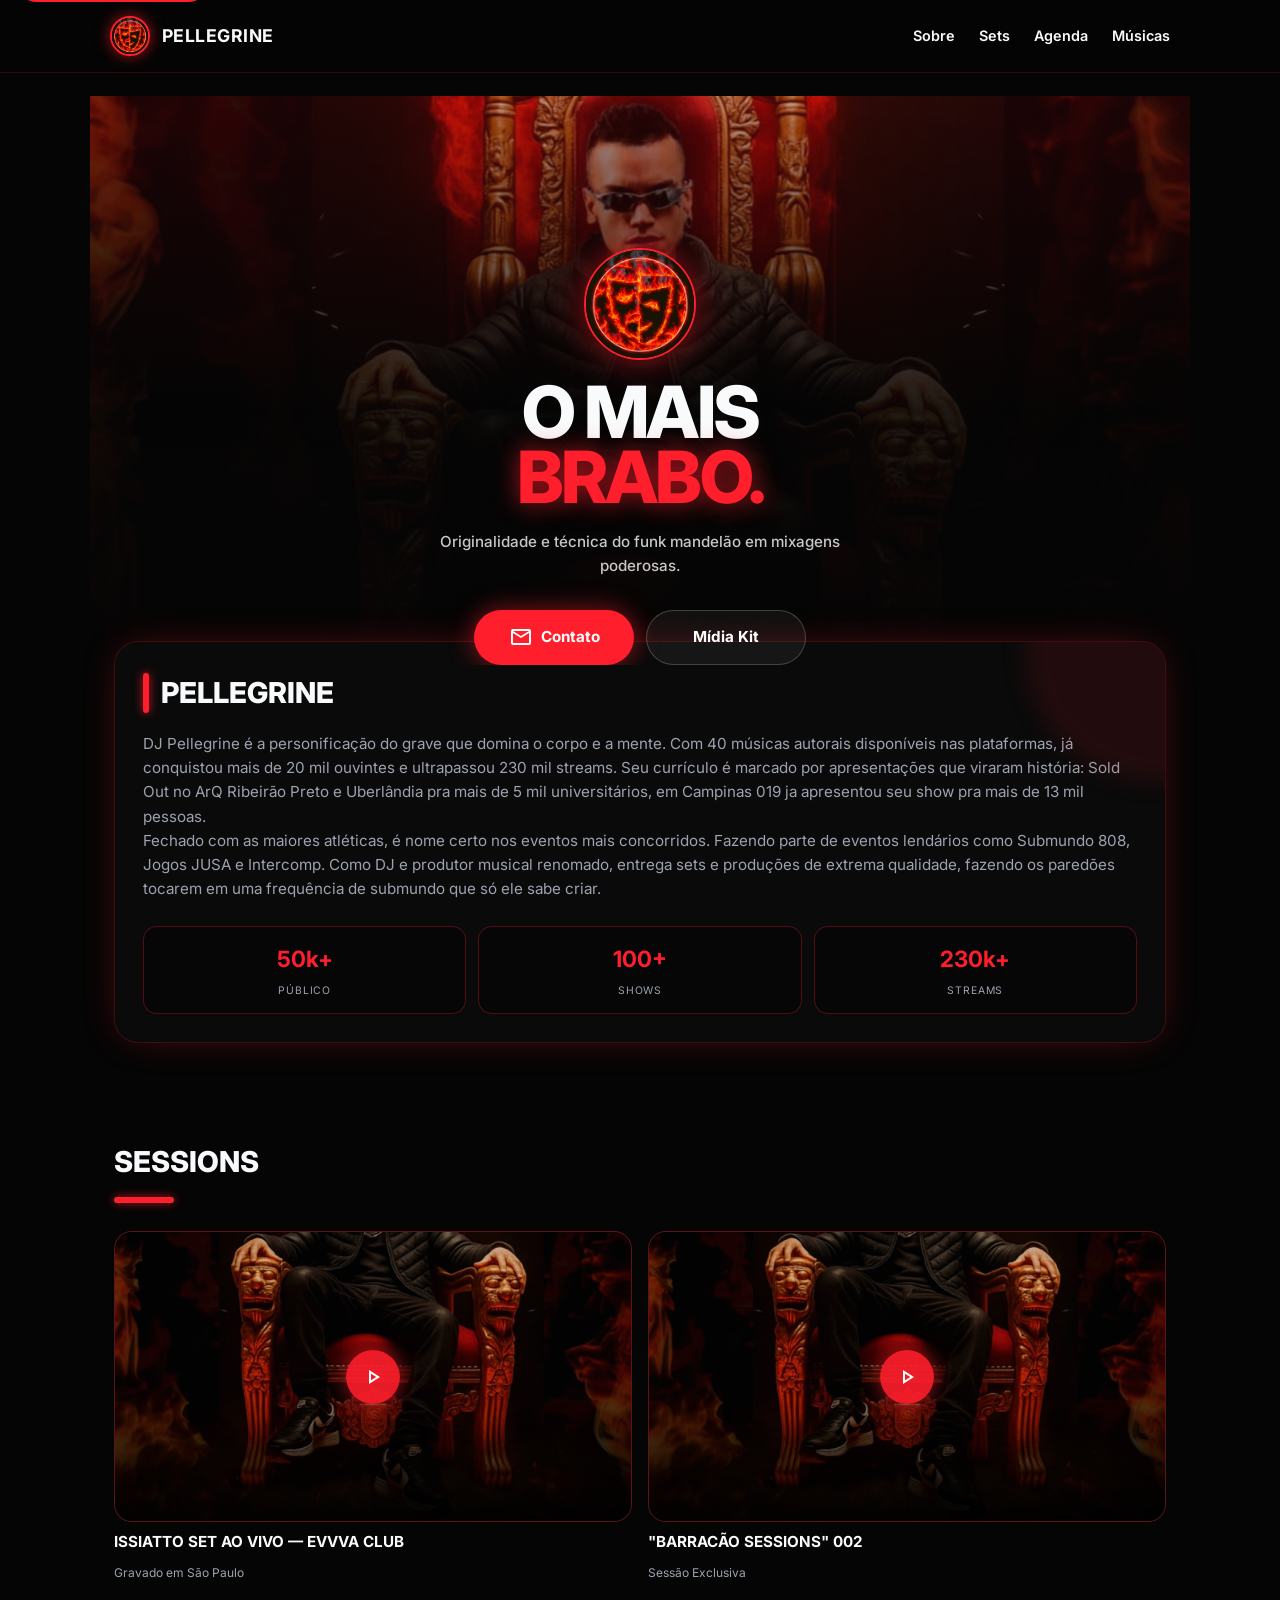
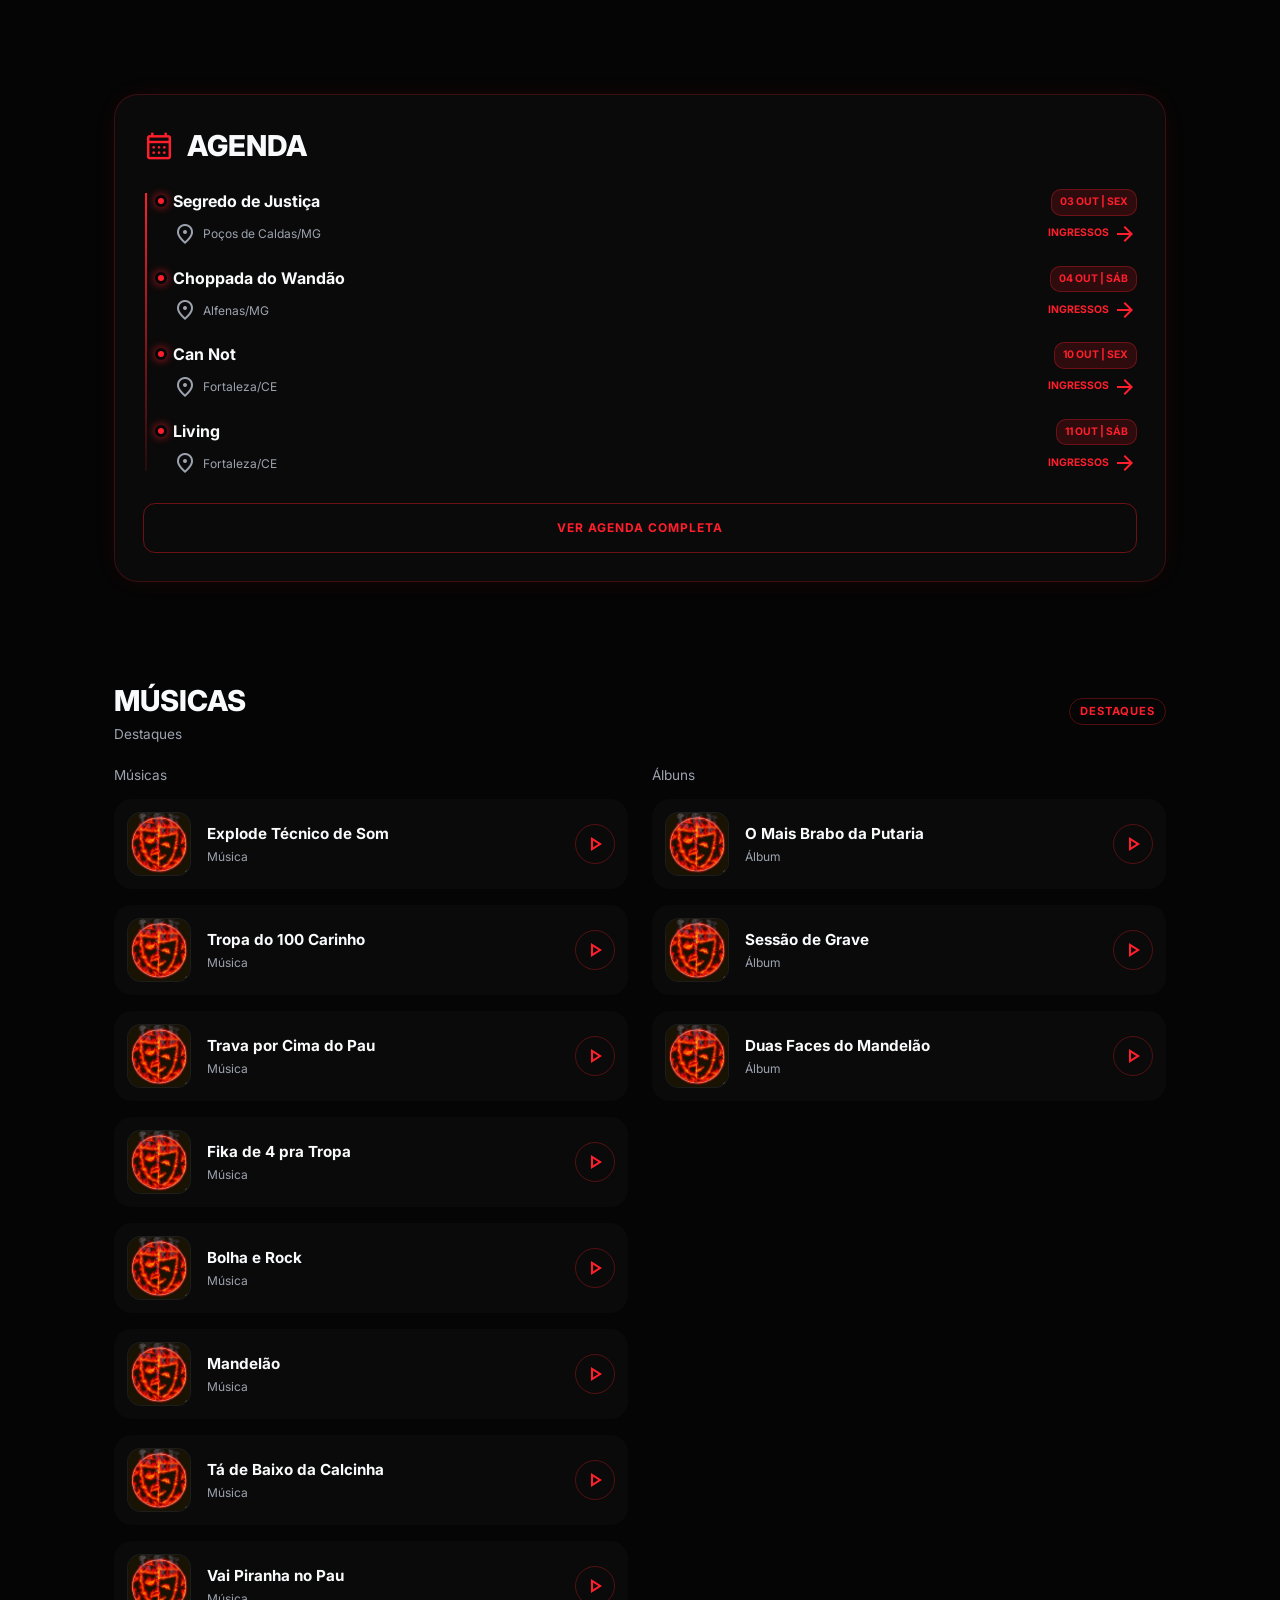
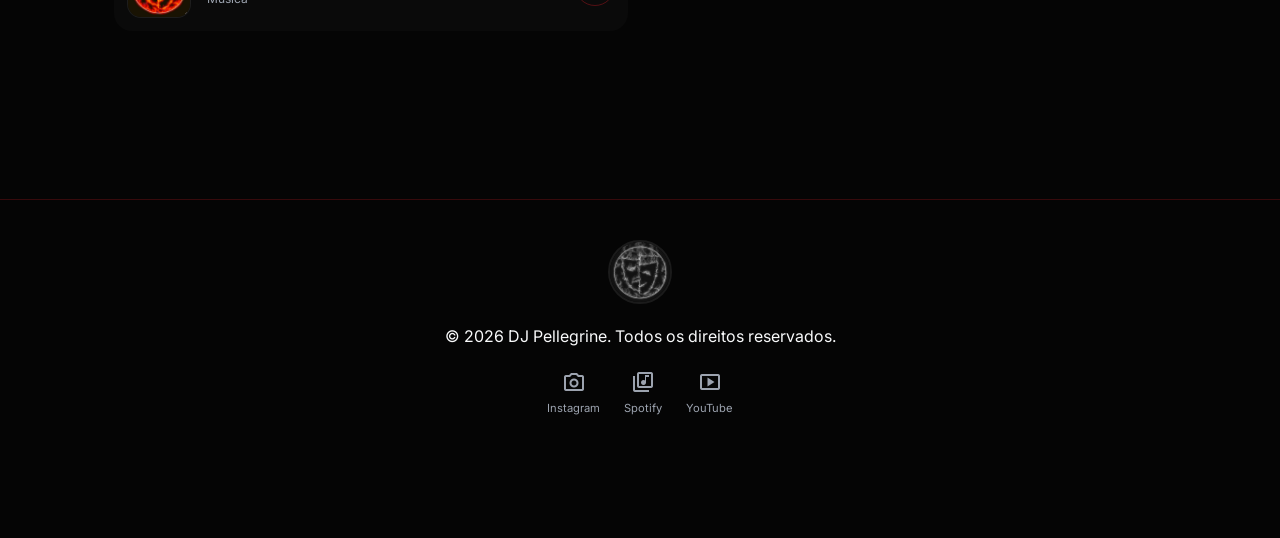
==== index.html @ 52498ad3 "Initial DJ Pellegrine landing page" ====
<!DOCTYPE html>
<html class="dark" lang="pt-BR">
  <head>
    <meta charset="utf-8" />
    <meta name="viewport" content="width=device-width, initial-scale=1" />
    <title>DJ Pellegrine</title>

    <meta
      name="description"
      content="DJ Pellegrine — Originalidade e técnica do funk mandelão em mixagens poderosas."
    />
    <meta name="theme-color" content="#050505" />

    <meta property="og:title" content="DJ Pellegrine" />
    <meta
      property="og:description"
      content="Originalidade e técnica do funk mandelão em mixagens poderosas."
    />
    <meta property="og:type" content="website" />
    <meta property="og:image" content="pics/pellegrine5.jpeg" />

    <link rel="preconnect" href="https://fonts.googleapis.com" />
    <link rel="preconnect" crossorigin href="https://fonts.gstatic.com" />
    <link
      href="https://fonts.googleapis.com/css2?family=Inter:wght@300;400;500;600;700;800;900&display=swap"
      rel="stylesheet"
    />
    <link
      href="https://fonts.googleapis.com/css2?family=Material+Symbols+Outlined:wght,FILL@100..700,0..1&display=swap"
      rel="stylesheet"
    />

    <link rel="stylesheet" href="css/style.css" />
    <script src="js/script.js" defer></script>
  </head>
  <body>
    <a class="skip-link" href="#home">Pular para o conteúdo</a>

    <header class="site-header" id="top">
      <nav class="nav" aria-label="Navegação principal">
        <div class="nav-inner">
          <a class="brand" href="#home" aria-label="DJ Pellegrine - Home">
            <img
              src="pics/pellegrine_logo.jpeg"
              alt="Logo de DJ Pellegrine"
              class="brand-logo"
            />
            <span class="brand-name">Pellegrine</span>
          </a>

          <div class="nav-links" role="list">
            <a class="nav-link" href="#sobre">Sobre</a>
            <a class="nav-link" href="#liveset">Sets</a>
            <a class="nav-link" href="#agenda">Agenda</a>
            <a class="nav-link" href="#musica">Músicas</a>
          </div>

          <button
            id="menuBtn"
            class="menu-button"
            type="button"
            aria-label="Abrir menu"
            aria-expanded="false"
            aria-controls="mobileMenu"
          >
            <span class="material-symbols-outlined" aria-hidden="true">menu</span>
          </button>
        </div>

        <div id="mobileMenu" class="nav-mobile" hidden>
          <div class="nav-mobile-inner">
            <a class="nav-link" href="#sobre">Sobre</a>
            <a class="nav-link" href="#liveset">Sets</a>
            <a class="nav-link" href="#agenda">Agenda</a>
            <a class="nav-link" href="#musica">Músicas</a>
          </div>
        </div>
      </nav>
    </header>

    <main id="home" class="page">
      <section class="hero" aria-labelledby="hero-title">
        <div class="hero-media" role="presentation">
          <img
            src="pics/pellegrine5.jpeg"
            alt="DJ Pellegrine em apresentação"
          />
          <div class="hero-overlay"></div>
        </div>

        <div class="hero-content">
          <div class="hero-logo">
            <img
              src="pics/pellegrine_logo.jpeg"
              alt="Logo com chamas de DJ Pellegrine"
            />
          </div>
          <h1 id="hero-title" class="hero-title">
            <span>O Mais</span>
            <span class="hero-title-highlight">Brabo.</span>
          </h1>
          <p class="hero-subtitle">
            Originalidade e técnica do funk mandelão em mixagens poderosas.
          </p>
          <div class="hero-actions">
            <a
              id="linkListenSets"
              class="button button-primary"
              href="#"
              target="_blank"
              rel="noreferrer"
            >
              <span class="material-symbols-outlined" aria-hidden="true">
                mail
              </span>
              Contato
            </a>
            <a
              id="linkMediaKit"
              class="button button-ghost"
              href="#"
              target="_blank"
              rel="noreferrer"
            >
              Mídia Kit
            </a>
          </div>
        </div>
      </section>

      <section id="sobre" class="section section-about">
        <div class="card card-glow">
          <div class="card-ornament"></div>
          <div class="section-header">
            <span class="section-marker"></span>
            <h2 class="section-title">PELLEGRINE</h2>
          </div>
          <p class="section-text">
            DJ Pellegrine é a personificação do grave que domina o corpo e a
            mente. Com 40 músicas autorais disponíveis nas plataformas, já
            conquistou mais de 20 mil ouvintes e ultrapassou 230 mil streams.
            Seu currículo é marcado por apresentações que viraram história:
            Sold Out no ArQ Ribeirão Preto e Uberlândia pra mais de 5 mil
            universitários, em Campinas 019 ja apresentou seu show pra mais de
            13 mil pessoas.
          </p>
          <p class="section-text">
            Fechado com as maiores atléticas, é nome certo nos eventos mais
            concorridos. Fazendo parte de eventos lendários como Submundo 808,
            Jogos JUSA e Intercomp. Como DJ e produtor musical renomado, entrega
            sets e produções de extrema qualidade, fazendo os paredões tocarem
            em uma frequência de submundo que só ele sabe criar.
          </p>
          <div class="stat-grid">
            <div class="stat">
              <span class="stat-value">50k+</span>
              <span class="stat-label">Público</span>
            </div>
            <div class="stat">
              <span class="stat-value">100+</span>
              <span class="stat-label">Shows</span>
            </div>
            <div class="stat">
              <span class="stat-value">230k+</span>
              <span class="stat-label">STREAMS</span>
            </div>
          </div>
        </div>
      </section>

      <section id="liveset" class="section section-sets">
        <div class="section-header-row">
          <div>
            <h2 class="section-title">SESSIONS</h2>
            <span class="section-underline"></span>
          </div>
        </div>

        <div class="scroll-row" aria-label="Lista de live sets">
          <article
            class="set-card"
            data-link="set1"
            data-youtube="https://youtu.be/lh19orJjJo0?si=ZV8aCDr-DFvt4moB"
            tabindex="0"
            role="button"
          >
            <div class="set-thumb">
              <img src="pics/pellegrine5.jpeg" alt="Live set no EVVVA Club" />
              <div class="set-overlay"></div>
              <div class="set-play">
                <span class="material-symbols-outlined" aria-hidden="true">
                  play_arrow
                </span>
              </div>
            </div>
            <h3 class="set-title">ISSIATTO Set ao Vivo — EVVVA CLUB</h3>
            <p class="set-meta">Gravado em São Paulo</p>
          </article>

          <article
            class="set-card"
            data-link="set2"
            data-youtube="https://youtu.be/aJPHglItl08?si=6hfIk8Bm7Oqih9L4"
            tabindex="0"
            role="button"
          >
            <div class="set-thumb">
              <img src="pics/pellegrine5.jpeg" alt="Barracão Sessions" />
              <div class="set-overlay"></div>
              <div class="set-play">
                <span class="material-symbols-outlined" aria-hidden="true">
                  play_arrow
                </span>
              </div>
            </div>
            <h3 class="set-title">"Barracão Sessions" 002</h3>
            <p class="set-meta">Sessão Exclusiva</p>
          </article>
        </div>
      </section>

      <section id="agenda" class="section section-agenda">
        <div class="card">
          <div class="section-header-row">
            <div class="section-header-block">
              <span
                class="material-symbols-outlined"
                aria-hidden="true"
              >
                calendar_month
              </span>
              <h2 class="section-title">AGENDA</h2>
            </div>
          </div>

          <div class="timeline" aria-label="Agenda de shows">
            <div class="timeline-item">
              <div class="timeline-dot"></div>
              <div class="timeline-content">
                <div class="timeline-head">
                  <h3>Segredo de Justiça</h3>
                  <span class="timeline-date">03 Out | Sex</span>
                </div>
                <div class="timeline-foot">
                  <span class="timeline-location">
                    <span
                      class="material-symbols-outlined"
                      aria-hidden="true"
                    >
                      location_on
                    </span>
                    Poços de Caldas/MG
                  </span>
                  <a
                    class="timeline-link"
                    href="#"
                    target="_blank"
                    rel="noreferrer"
                  >
                    Ingressos
                    <span
                      class="material-symbols-outlined"
                      aria-hidden="true"
                    >
                      arrow_forward
                    </span>
                  </a>
                </div>
              </div>
            </div>

            <div class="timeline-item">
              <div class="timeline-dot"></div>
              <div class="timeline-content">
                <div class="timeline-head">
                  <h3>Choppada do Wandão</h3>
                  <span class="timeline-date">04 Out | Sáb</span>
                </div>
                <div class="timeline-foot">
                  <span class="timeline-location">
                    <span
                      class="material-symbols-outlined"
                      aria-hidden="true"
                    >
                      location_on
                    </span>
                    Alfenas/MG
                  </span>
                  <a
                    class="timeline-link"
                    href="#"
                    target="_blank"
                    rel="noreferrer"
                  >
                    Ingressos
                    <span
                      class="material-symbols-outlined"
                      aria-hidden="true"
                    >
                      arrow_forward
                    </span>
                  </a>
                </div>
              </div>
            </div>

            <div class="timeline-item">
              <div class="timeline-dot"></div>
              <div class="timeline-content">
                <div class="timeline-head">
                  <h3>Can Not</h3>
                  <span class="timeline-date">10 Out | Sex</span>
                </div>
                <div class="timeline-foot">
                  <span class="timeline-location">
                    <span
                      class="material-symbols-outlined"
                      aria-hidden="true"
                    >
                      location_on
                    </span>
                    Fortaleza/CE
                  </span>
                  <a
                    class="timeline-link"
                    href="#"
                    target="_blank"
                    rel="noreferrer"
                  >
                    Ingressos
                    <span
                      class="material-symbols-outlined"
                      aria-hidden="true"
                    >
                      arrow_forward
                    </span>
                  </a>
                </div>
              </div>
            </div>

            <div class="timeline-item">
              <div class="timeline-dot"></div>
              <div class="timeline-content">
                <div class="timeline-head">
                  <h3>Living</h3>
                  <span class="timeline-date">11 Out | Sáb</span>
                </div>
                <div class="timeline-foot">
                  <span class="timeline-location">
                    <span
                      class="material-symbols-outlined"
                      aria-hidden="true"
                    >
                      location_on
                    </span>
                    Fortaleza/CE
                  </span>
                  <a
                    class="timeline-link"
                    href="#"
                    target="_blank"
                    rel="noreferrer"
                  >
                    Ingressos
                    <span
                      class="material-symbols-outlined"
                      aria-hidden="true"
                    >
                      arrow_forward
                    </span>
                  </a>
                </div>
              </div>
            </div>
          </div>

          <a
            id="linkFullAgenda"
            class="button button-outline"
            href="#"
            target="_blank"
            rel="noreferrer"
          >
            Ver agenda completa
          </a>
        </div>
      </section>

      <section id="musica" class="section section-tracks">
        <div class="section-header-row">
          <div>
            <h2 class="section-title">MÚSICAS</h2>
            <p class="section-subtitle">Destaques</p>
          </div>
          <span class="tag">Destaques</span>
        </div>

        <!-- Layout anterior (lista unica) para rollback rapido:
        <div class="track-list">
          <article class="track" data-link="playlist1" tabindex="0" role="button"><div class="track-thumb"><img src="pics/pellegrine_logo.jpeg" data-fallback-src="pics/pellegrine_logo.jpeg" alt="Capa Playlist 01" /><div class="track-overlay"><span class="material-symbols-outlined" aria-hidden="true">play_arrow</span></div></div><div class="track-info"><h3>Playlist 01</h3><p>YouTube Playlist</p></div><span class="track-action"><span class="material-symbols-outlined" aria-hidden="true">play_arrow</span></span></article>
          <article class="track" data-link="playlist2" tabindex="0" role="button"><div class="track-thumb"><img src="pics/pellegrine_logo.jpeg" data-fallback-src="pics/pellegrine_logo.jpeg" alt="Capa Playlist 02" /><div class="track-overlay"><span class="material-symbols-outlined" aria-hidden="true">play_arrow</span></div></div><div class="track-info"><h3>Playlist 02</h3><p>YouTube Playlist</p></div><span class="track-action"><span class="material-symbols-outlined" aria-hidden="true">play_arrow</span></span></article>
          <article class="track" data-link="playlist3" tabindex="0" role="button"><div class="track-thumb"><img src="pics/pellegrine_logo.jpeg" data-fallback-src="pics/pellegrine_logo.jpeg" alt="Capa Playlist 03" /><div class="track-overlay"><span class="material-symbols-outlined" aria-hidden="true">play_arrow</span></div></div><div class="track-info"><h3>Playlist 03</h3><p>YouTube Playlist</p></div><span class="track-action"><span class="material-symbols-outlined" aria-hidden="true">play_arrow</span></span></article>
          <article class="track" data-link="playlist4" tabindex="0" role="button"><div class="track-thumb"><img src="pics/pellegrine_logo.jpeg" data-fallback-src="pics/pellegrine_logo.jpeg" alt="Capa Playlist 04" /><div class="track-overlay"><span class="material-symbols-outlined" aria-hidden="true">play_arrow</span></div></div><div class="track-info"><h3>Playlist 04</h3><p>YouTube Playlist</p></div><span class="track-action"><span class="material-symbols-outlined" aria-hidden="true">play_arrow</span></span></article>
          <article class="track" data-link="playlist5" tabindex="0" role="button"><div class="track-thumb"><img src="pics/pellegrine_logo.jpeg" data-fallback-src="pics/pellegrine_logo.jpeg" alt="Capa Playlist 05" /><div class="track-overlay"><span class="material-symbols-outlined" aria-hidden="true">play_arrow</span></div></div><div class="track-info"><h3>Playlist 05</h3><p>YouTube Playlist</p></div><span class="track-action"><span class="material-symbols-outlined" aria-hidden="true">play_arrow</span></span></article>
        </div>
        -->

        <div class="music-groups">
          <div class="music-group">
            <p class="section-subtitle">Músicas</p>
            <div class="track-list">
              <article class="track" data-link="musica1" data-youtube="musica1" tabindex="0" role="button">
                <div class="track-thumb">
                  <img src="pics/pellegrine_logo.jpeg" data-fallback-src="pics/pellegrine_logo.jpeg" alt="Capa da música Explode Técnico de Som" />
                  <div class="track-overlay"><span class="material-symbols-outlined" aria-hidden="true">play_arrow</span></div>
                </div>
                <div class="track-info"><h3>Explode Técnico de Som</h3><p>Música</p></div>
                <span class="track-action"><span class="material-symbols-outlined" aria-hidden="true">play_arrow</span></span>
              </article>
              <article class="track" data-link="musica2" data-youtube="musica2" tabindex="0" role="button">
                <div class="track-thumb">
                  <img src="pics/pellegrine_logo.jpeg" data-fallback-src="pics/pellegrine_logo.jpeg" alt="Capa da música Tropa do 100 Carinho" />
                  <div class="track-overlay"><span class="material-symbols-outlined" aria-hidden="true">play_arrow</span></div>
                </div>
                <div class="track-info"><h3>Tropa do 100 Carinho</h3><p>Música</p></div>
                <span class="track-action"><span class="material-symbols-outlined" aria-hidden="true">play_arrow</span></span>
              </article>
              <article class="track" data-link="musica3" data-youtube="musica3" tabindex="0" role="button">
                <div class="track-thumb">
                  <img src="pics/pellegrine_logo.jpeg" data-fallback-src="pics/pellegrine_logo.jpeg" alt="Capa da música Trava por Cima do Pau" />
                  <div class="track-overlay"><span class="material-symbols-outlined" aria-hidden="true">play_arrow</span></div>
                </div>
                <div class="track-info"><h3>Trava por Cima do Pau</h3><p>Música</p></div>
                <span class="track-action"><span class="material-symbols-outlined" aria-hidden="true">play_arrow</span></span>
              </article>
              <article class="track" data-link="musica4" data-youtube="musica4" tabindex="0" role="button">
                <div class="track-thumb">
                  <img src="pics/pellegrine_logo.jpeg" data-fallback-src="pics/pellegrine_logo.jpeg" alt="Capa da música Fika de 4 pra Tropa" />
                  <div class="track-overlay"><span class="material-symbols-outlined" aria-hidden="true">play_arrow</span></div>
                </div>
                <div class="track-info"><h3>Fika de 4 pra Tropa</h3><p>Música</p></div>
                <span class="track-action"><span class="material-symbols-outlined" aria-hidden="true">play_arrow</span></span>
              </article>
              <article class="track" data-link="musica5" data-youtube="musica5" tabindex="0" role="button">
                <div class="track-thumb">
                  <img src="pics/pellegrine_logo.jpeg" data-fallback-src="pics/pellegrine_logo.jpeg" alt="Capa da música Bolha e Rock" />
                  <div class="track-overlay"><span class="material-symbols-outlined" aria-hidden="true">play_arrow</span></div>
                </div>
                <div class="track-info"><h3>Bolha e Rock</h3><p>Música</p></div>
                <span class="track-action"><span class="material-symbols-outlined" aria-hidden="true">play_arrow</span></span>
              </article>
              <article class="track" data-link="musica6" data-youtube="musica6" tabindex="0" role="button">
                <div class="track-thumb">
                  <img src="pics/pellegrine_logo.jpeg" data-fallback-src="pics/pellegrine_logo.jpeg" alt="Capa da música Mandelão" />
                  <div class="track-overlay"><span class="material-symbols-outlined" aria-hidden="true">play_arrow</span></div>
                </div>
                <div class="track-info"><h3>Mandelão</h3><p>Música</p></div>
                <span class="track-action"><span class="material-symbols-outlined" aria-hidden="true">play_arrow</span></span>
              </article>
              <article class="track" data-link="musica7" data-youtube="musica7" tabindex="0" role="button">
                <div class="track-thumb">
                  <img src="pics/pellegrine_logo.jpeg" data-fallback-src="pics/pellegrine_logo.jpeg" alt="Capa da música Tá de Baixo da Calcinha" />
                  <div class="track-overlay"><span class="material-symbols-outlined" aria-hidden="true">play_arrow</span></div>
                </div>
                <div class="track-info"><h3>Tá de Baixo da Calcinha</h3><p>Música</p></div>
                <span class="track-action"><span class="material-symbols-outlined" aria-hidden="true">play_arrow</span></span>
              </article>
              <article class="track" data-link="musica8" data-youtube="musica8" tabindex="0" role="button">
                <div class="track-thumb">
                  <img src="pics/pellegrine_logo.jpeg" data-fallback-src="pics/pellegrine_logo.jpeg" alt="Capa da música Vai Piranha no Pau" />
                  <div class="track-overlay"><span class="material-symbols-outlined" aria-hidden="true">play_arrow</span></div>
                </div>
                <div class="track-info"><h3>Vai Piranha no Pau</h3><p>Música</p></div>
                <span class="track-action"><span class="material-symbols-outlined" aria-hidden="true">play_arrow</span></span>
              </article>
            </div>
          </div>

          <div class="music-group">
            <p class="section-subtitle">Álbuns</p>
            <div class="track-list">
              <article class="track" data-link="album1" data-youtube="album1" tabindex="0" role="button">
                <div class="track-thumb">
                  <img src="pics/pellegrine_logo.jpeg" data-fallback-src="pics/pellegrine_logo.jpeg" alt="Capa do álbum O Mais Brabo da Putaria" />
                  <div class="track-overlay">
                    <span class="material-symbols-outlined" aria-hidden="true">play_arrow</span>
                  </div>
                </div>
                <div class="track-info">
                  <h3>O Mais Brabo da Putaria</h3>
                  <p>Álbum</p>
                </div>
                <span class="track-action"><span class="material-symbols-outlined" aria-hidden="true">play_arrow</span></span>
              </article>
              <article class="track" data-link="album2" data-youtube="album2" tabindex="0" role="button">
                <div class="track-thumb">
                  <img src="pics/pellegrine_logo.jpeg" data-fallback-src="pics/pellegrine_logo.jpeg" alt="Capa do álbum Sessão de Grave" />
                  <div class="track-overlay">
                    <span class="material-symbols-outlined" aria-hidden="true">play_arrow</span>
                  </div>
                </div>
                <div class="track-info">
                  <h3>Sessão de Grave</h3>
                  <p>Álbum</p>
                </div>
                <span class="track-action"><span class="material-symbols-outlined" aria-hidden="true">play_arrow</span></span>
              </article>
              <article class="track" data-link="album3" data-youtube="album3" tabindex="0" role="button">
                <div class="track-thumb">
                  <img src="pics/pellegrine_logo.jpeg" data-fallback-src="pics/pellegrine_logo.jpeg" alt="Capa do álbum Duas Faces do Mandelão" />
                  <div class="track-overlay">
                    <span class="material-symbols-outlined" aria-hidden="true">play_arrow</span>
                  </div>
                </div>
                <div class="track-info">
                  <h3>Duas Faces do Mandelão</h3>
                  <p>Álbum</p>
                </div>
                <span class="track-action"><span class="material-symbols-outlined" aria-hidden="true">play_arrow</span></span>
              </article>
            </div>
          </div>
        </div>
      </section>
    </main>

    <footer class="footer">
      <div class="footer-inner">
        <div class="footer-logo">
          <img src="pics/pellegrine_logo.jpeg" alt="Logo DJ Pellegrine" />
        </div>
        <p>
          © <span id="year"></span> DJ Pellegrine. Todos os direitos reservados.
        </p>
        <div class="socials" aria-label="Redes sociais">
          <a
            id="linkInstagram"
            class="social"
            href="#"
            target="_blank"
            rel="noreferrer"
          >
            <span class="material-symbols-outlined" aria-hidden="true">
              photo_camera
            </span>
            <span>Instagram</span>
          </a>
          <a
            id="linkSpotify"
            class="social"
            href="#"
            target="_blank"
            rel="noreferrer"
          >
            <span class="material-symbols-outlined" aria-hidden="true">
              library_music
            </span>
            <span>Spotify</span>
          </a>
          <a
            id="linkYouTube"
            class="social"
            href="#"
            target="_blank"
            rel="noreferrer"
          >
            <span class="material-symbols-outlined" aria-hidden="true">
              smart_display
            </span>
            <span>YouTube</span>
          </a>
        </div>
      </div>
    </footer>

  </body>
</html>
---- css/style.css ----
:root {
  color-scheme: dark;
  --primary: #ff1f2c;
  --primary-hover: #d6000b;
  --primary-dark: #8a0007;
  --background: #050505;
  --surface: #0a0a0a;
  --surface-alt: #111111;
  --text: #f9fafb;
  --text-muted: #c7c7c7;
  --text-soft: #9ca3af;
  --border: rgba(255, 255, 255, 0.08);
  --shadow: 0 0 40px -12px rgba(255, 31, 44, 0.4);
  --glow: 0 0 35px rgba(255, 31, 44, 0.55);
  --radius-lg: 24px;
  --radius-md: 16px;
  --radius-sm: 12px;
  --max-width: 1100px;
  --nav-height: 72px;
}

* {
  box-sizing: border-box;
  margin: 0;
  padding: 0;
}

html {
  scroll-behavior: smooth;
  scroll-padding-top: 96px;
}

body {
  min-height: 100vh;
  font-family: "Inter", sans-serif;
  background: var(--background);
  color: var(--text);
  line-height: 1.6;
  overflow-x: hidden;
}

a {
  color: inherit;
  text-decoration: none;
}

img {
  display: block;
  max-width: 100%;
}

button {
  font: inherit;
}

.skip-link {
  position: absolute;
  top: -40px;
  left: 16px;
  background: var(--primary);
  color: #fff;
  padding: 8px 14px;
  border-radius: 999px;
  z-index: 1000;
  transition: top 0.2s ease;
}

.skip-link:focus {
  top: 16px;
}

:focus-visible {
  outline: 2px solid var(--primary);
  outline-offset: 4px;
}

.site-header {
  position: fixed;
  top: 0;
  left: 0;
  width: 100%;
  z-index: 50;
  background: rgba(5, 5, 5, 0.82);
  backdrop-filter: blur(12px);
  border-bottom: 1px solid rgba(255, 31, 44, 0.2);
}

.nav {
  max-width: var(--max-width);
  margin: 0 auto;
  padding: 16px 20px;
}

.nav-inner {
  display: flex;
  align-items: center;
  justify-content: space-between;
  gap: 16px;
}

.brand {
  display: inline-flex;
  align-items: center;
  gap: 12px;
  text-transform: uppercase;
  font-weight: 700;
  letter-spacing: 0.03em;
}

.brand-logo {
  width: 40px;
  height: 40px;
  border-radius: 50%;
  border: 2px solid var(--primary);
  box-shadow: 0 0 15px rgba(255, 31, 44, 0.6);
  object-fit: cover;
}

.brand-name {
  font-size: 1.1rem;
}

.nav-links {
  display: none;
  align-items: center;
  gap: 24px;
  font-size: 0.9rem;
  font-weight: 600;
}

.nav-link {
  position: relative;
  padding: 6px 0;
  transition: color 0.2s ease;
}

.nav-link.is-active {
  color: var(--primary);
}

.menu-button {
  display: inline-flex;
  align-items: center;
  justify-content: center;
  background: transparent;
  border: 1px solid transparent;
  color: var(--text);
  padding: 8px;
  border-radius: 10px;
  cursor: pointer;
  transition: background 0.2s ease, border 0.2s ease;
}

.menu-button:hover {
  background: rgba(255, 255, 255, 0.05);
  border-color: rgba(255, 255, 255, 0.1);
}

.nav-mobile {
  border-top: 1px solid rgba(255, 255, 255, 0.08);
  background: rgba(5, 5, 5, 0.95);
}

.nav-mobile-inner {
  display: flex;
  flex-direction: column;
  gap: 12px;
  padding: 16px 20px 24px;
}

.page {
  max-width: var(--max-width);
  margin: 0 auto;
  padding: calc(var(--nav-height) + 24px) 0 120px;
}

.hero {
  position: relative;
  min-height: clamp(520px, 62vh, 700px);
  display: flex;
  justify-content: center;
  align-items: center;
  text-align: center;
  padding: 0 20px 32px;
  overflow: hidden;
}

.hero-media {
  position: absolute;
  inset: 0;
  z-index: 0;
}

.hero-media img {
  width: 100%;
  height: 100%;
  object-fit: cover;
  object-position: top;
  opacity: 0.75;
}

.hero-overlay {
  position: absolute;
  inset: 0;
  background: linear-gradient(180deg, rgba(255, 31, 44, 0.1) 0%, rgba(5, 5, 5, 0.85) 55%, rgba(5, 5, 5, 1) 100%);
}

.hero-content {
  position: relative;
  z-index: 1;
  width: min(var(--max-width), calc(100% - 32px));
  margin-inline: auto;
  text-align: center;
  display: flex;
  flex-direction: column;
  align-items: center;
  gap: 20px;
  padding: calc(var(--nav-height) + 24px) 0 24px;
  transform: translateY(56px);
}

.hero-logo {
  width: 112px;
  height: 112px;
  border-radius: 50%;
  border: 2px solid var(--primary);
  box-shadow: var(--glow);
  overflow: hidden;
  background: #000;
}

.hero-logo img {
  width: 100%;
  height: 100%;
  object-fit: cover;
}

.hero-title {
  font-size: clamp(2.8rem, 7vw, 4.5rem);
  line-height: 0.9;
  text-transform: uppercase;
  font-weight: 800;
  letter-spacing: -0.04em;
}

.hero-title span {
  display: block;
}

.hero-title-highlight {
  color: var(--primary);
  text-shadow: 0 0 25px rgba(255, 31, 44, 0.7);
}

.hero-subtitle {
  max-width: 420px;
  color: var(--text-muted);
  font-size: 0.95rem;
  font-weight: 500;
}

.hero-actions {
  display: flex;
  flex-direction: column;
  justify-content: center;
  align-items: center;
  gap: 12px;
  width: min(100%, 420px);
  margin: 12px auto 0;
  flex-wrap: wrap;
}

.hero-actions .button {
  min-width: 160px;
}

#sobre {
  margin-top: -72px;
}

.button {
  display: inline-flex;
  align-items: center;
  justify-content: center;
  gap: 8px;
  padding: 14px 20px;
  border-radius: 999px;
  font-weight: 700;
  font-size: 0.95rem;
  border: 1px solid transparent;
  transition: transform 0.2s ease, box-shadow 0.2s ease, background 0.2s ease;
}

.button-primary {
  background: var(--primary);
  color: #fff;
  box-shadow: 0 0 25px rgba(255, 31, 44, 0.55);
}

.button-primary:hover {
  background: var(--primary-hover);
  transform: translateY(-2px);
}

.button-ghost {
  background: rgba(255, 255, 255, 0.05);
  border-color: rgba(255, 255, 255, 0.2);
  color: #fff;
}

.button-outline {
  width: 100%;
  border-radius: 12px;
  border: 1px solid rgba(255, 31, 44, 0.4);
  color: var(--primary);
  background: transparent;
  text-transform: uppercase;
  letter-spacing: 0.08em;
  font-size: 0.75rem;
  padding: 14px;
  margin-top: 28px;
}

.section {
  padding: 32px 20px;
}

.card {
  background: var(--surface);
  border-radius: var(--radius-lg);
  padding: 28px;
  border: 1px solid rgba(255, 31, 44, 0.2);
  position: relative;
  overflow: hidden;
  box-shadow: 0 0 30px -12px rgba(255, 31, 44, 0.2);
}

.card-glow {
  box-shadow: var(--shadow);
}

.card-ornament {
  position: absolute;
  width: 260px;
  height: 260px;
  border-radius: 50%;
  background: rgba(255, 31, 44, 0.1);
  top: -120px;
  right: -120px;
  filter: blur(12px);
}

.section-header {
  display: flex;
  align-items: center;
  gap: 12px;
  margin-bottom: 16px;
}

.section-marker {
  width: 6px;
  height: 40px;
  border-radius: 999px;
  background: var(--primary);
  box-shadow: 0 0 10px rgba(255, 31, 44, 0.8);
}

.section-title {
  font-size: 1.8rem;
  text-transform: uppercase;
  font-weight: 800;
}

.section-text {
  color: var(--text-soft);
  font-size: 0.95rem;
}

.stat-grid {
  display: grid;
  grid-template-columns: repeat(3, minmax(0, 1fr));
  gap: 12px;
  margin-top: 24px;
}

.stat {
  background: rgba(0, 0, 0, 0.4);
  border-radius: 14px;
  padding: 14px;
  text-align: center;
  border: 1px solid rgba(255, 31, 44, 0.3);
}

.stat-value {
  display: block;
  font-size: 1.4rem;
  font-weight: 700;
  color: var(--primary);
}

.stat-label {
  display: block;
  font-size: 0.65rem;
  text-transform: uppercase;
  color: var(--text-soft);
  margin-top: 6px;
  letter-spacing: 0.08em;
}

.section-header-row {
  display: flex;
  align-items: flex-end;
  justify-content: space-between;
  gap: 16px;
  margin-bottom: 20px;
}

.section-underline {
  display: inline-block;
  width: 60px;
  height: 6px;
  border-radius: 999px;
  background: var(--primary);
  margin-top: 8px;
  box-shadow: 0 0 10px rgba(255, 31, 44, 0.7);
}

.chip-link {
  display: inline-flex;
  align-items: center;
  gap: 6px;
  padding: 8px 14px;
  border-radius: 999px;
  font-size: 0.75rem;
  font-weight: 700;
  border: 1px solid rgba(255, 31, 44, 0.6);
  color: var(--primary);
  transition: background 0.2s ease, color 0.2s ease;
}

.chip-link:hover {
  background: var(--primary);
  color: #fff;
}

.scroll-row {
  display: grid;
  grid-auto-flow: column;
  grid-auto-columns: minmax(78%, 1fr);
  gap: 16px;
  overflow-x: auto;
  padding-bottom: 16px;
  scroll-snap-type: x mandatory;
}

.scroll-row::-webkit-scrollbar {
  display: none;
}

.set-card {
  scroll-snap-align: center;
  display: flex;
  flex-direction: column;
  gap: 8px;
}

.set-thumb {
  position: relative;
  border-radius: 18px;
  overflow: hidden;
  aspect-ratio: 16 / 9;
  border: 1px solid rgba(255, 31, 44, 0.3);
  background: #111;
}

.set-thumb img {
  width: 100%;
  height: 100%;
  object-fit: cover;
  opacity: 0.85;
  transition: opacity 0.2s ease;
}

.set-overlay {
  position: absolute;
  inset: 0;
  background: linear-gradient(180deg, transparent 40%, rgba(0, 0, 0, 0.75) 100%);
}

.set-play {
  position: absolute;
  inset: 0;
  display: grid;
  place-items: center;
}

.set-play span {
  width: 54px;
  height: 54px;
  border-radius: 50%;
  display: grid;
  place-items: center;
  background: rgba(255, 31, 44, 0.9);
  color: #fff;
  box-shadow: 0 0 20px rgba(255, 31, 44, 0.6);
}

.set-live {
  position: absolute;
  top: 12px;
  left: 12px;
  padding: 4px 8px;
  background: rgba(0, 0, 0, 0.7);
  border: 1px solid rgba(255, 31, 44, 0.5);
  border-radius: 999px;
  font-size: 0.6rem;
  text-transform: uppercase;
  font-weight: 700;
  display: inline-flex;
  align-items: center;
  gap: 6px;
}

.live-dot {
  width: 8px;
  height: 8px;
  border-radius: 50%;
  background: var(--primary);
  box-shadow: 0 0 8px rgba(255, 31, 44, 0.8);
  animation: pulse 1.2s infinite;
}

.set-title {
  font-size: 0.95rem;
  font-weight: 700;
  text-transform: uppercase;
}

.set-meta {
  font-size: 0.75rem;
  color: var(--text-soft);
}

.section-agenda .card {
  background: var(--surface);
}

.section-header-block {
  display: flex;
  align-items: center;
  gap: 12px;
}

.section-header-block span {
  color: var(--primary);
  font-size: 2rem;
}

.timeline {
  position: relative;
  padding-left: 18px;
  display: grid;
  gap: 20px;
}

.timeline::before {
  content: "";
  position: absolute;
  left: 2px;
  top: 4px;
  bottom: 4px;
  width: 2px;
  background: linear-gradient(180deg, var(--primary), rgba(255, 31, 44, 0.1));
}

.timeline-item {
  position: relative;
  padding-left: 12px;
}

.timeline-dot {
  position: absolute;
  left: -6px;
  top: 6px;
  width: 12px;
  height: 12px;
  border-radius: 50%;
  border: 3px solid var(--background);
  background: var(--primary);
  box-shadow: 0 0 10px rgba(255, 31, 44, 0.8);
}

.timeline-head {
  display: flex;
  justify-content: space-between;
  gap: 12px;
  align-items: flex-start;
}

.timeline-head h3 {
  font-size: 1rem;
  font-weight: 700;
}

.timeline-date {
  font-size: 0.65rem;
  font-weight: 700;
  text-transform: uppercase;
  padding: 4px 8px;
  border-radius: 10px;
  background: rgba(255, 31, 44, 0.15);
  border: 1px solid rgba(255, 31, 44, 0.3);
  color: var(--primary);
}

.timeline-foot {
  display: flex;
  justify-content: space-between;
  align-items: center;
  gap: 12px;
  margin-top: 6px;
  font-size: 0.75rem;
  color: var(--text-soft);
}

.timeline-location {
  display: inline-flex;
  align-items: center;
  gap: 6px;
}

.timeline-link {
  color: var(--primary);
  font-weight: 700;
  text-transform: uppercase;
  font-size: 0.65rem;
  display: inline-flex;
  align-items: center;
  gap: 4px;
}

.section-tracks .section-header-row {
  align-items: center;
}

.section-subtitle {
  color: var(--text-soft);
  font-size: 0.85rem;
}

.tag {
  display: inline-flex;
  align-items: center;
  padding: 4px 10px;
  border-radius: 999px;
  font-size: 0.7rem;
  font-weight: 700;
  letter-spacing: 0.08em;
  text-transform: uppercase;
  color: var(--primary);
  border: 1px solid rgba(255, 31, 44, 0.3);
}

.track-list {
  display: grid;
  gap: 16px;
}

.music-groups {
  display: grid;
  gap: 20px;
}

.music-group {
  display: grid;
  gap: 12px;
}

.track {
  display: grid;
  grid-template-columns: 64px 1fr auto;
  align-items: center;
  gap: 16px;
  padding: 12px;
  border-radius: 18px;
  background: rgba(255, 255, 255, 0.02);
  border: 1px solid transparent;
  transition: border 0.2s ease, background 0.2s ease;
}

.track:hover {
  border-color: rgba(255, 31, 44, 0.3);
  background: rgba(255, 255, 255, 0.04);
}

.track-thumb {
  position: relative;
  width: 64px;
  height: 64px;
  border-radius: 14px;
  overflow: hidden;
  background: #111;
  border: 1px solid rgba(255, 255, 255, 0.05);
}

.track-thumb img {
  width: 100%;
  height: 100%;
  object-fit: cover;
}

.track-overlay {
  position: absolute;
  inset: 0;
  display: grid;
  place-items: center;
  background: rgba(0, 0, 0, 0.5);
  opacity: 0;
  transition: opacity 0.2s ease;
}

.track:hover .track-overlay {
  opacity: 1;
}

.track-info h3 {
  font-size: 0.95rem;
  font-weight: 700;
}

.track-info p {
  font-size: 0.75rem;
  color: var(--text-soft);
}

.track-action {
  width: 40px;
  height: 40px;
  border-radius: 50%;
  display: grid;
  place-items: center;
  border: 1px solid rgba(255, 31, 44, 0.3);
  color: var(--primary);
}

.footer {
  border-top: 1px solid rgba(255, 31, 44, 0.2);
  padding: 40px 20px 120px;
  text-align: center;
}

.footer-inner {
  max-width: 520px;
  margin: 0 auto;
  display: grid;
  gap: 20px;
}

.footer-logo {
  width: 64px;
  height: 64px;
  border-radius: 50%;
  overflow: hidden;
  border: 2px solid rgba(255, 31, 44, 0.3);
  margin: 0 auto;
  filter: grayscale(1);
  transition: filter 0.2s ease;
}

.footer-logo:hover {
  filter: grayscale(0);
}

.socials {
  display: flex;
  justify-content: center;
  gap: 24px;
}

.social {
  display: flex;
  flex-direction: column;
  align-items: center;
  gap: 6px;
  font-size: 0.7rem;
  color: var(--text-soft);
  transition: color 0.2s ease;
}

.social:hover {
  color: var(--primary);
}

.bottom-nav {
  position: fixed;
  bottom: 0;
  left: 0;
  width: 100%;
  background: rgba(5, 5, 5, 0.95);
  border-top: 1px solid rgba(255, 31, 44, 0.2);
  padding: 12px 18px;
  display: flex;
  justify-content: space-between;
  gap: 8px;
  z-index: 40;
}

.bottom-link {
  display: flex;
  flex-direction: column;
  align-items: center;
  gap: 6px;
  font-size: 0.65rem;
  color: var(--text-soft);
}

.bottom-link.is-active {
  color: var(--primary);
}

@keyframes pulse {
  0% {
    transform: scale(0.9);
    opacity: 0.6;
  }
  70% {
    transform: scale(1.1);
    opacity: 1;
  }
  100% {
    transform: scale(0.9);
    opacity: 0.6;
  }
}

@media (min-width: 720px) {
  .nav-links {
    display: flex;
  }

  .menu-button {
    display: none;
  }

  .nav-mobile {
    display: none !important;
  }

  .hero-actions {
    flex-direction: row;
  }

  .scroll-row {
    grid-auto-columns: minmax(45%, 1fr);
  }

  .bottom-nav {
    display: none;
  }
}

@media (max-width: 480px) {
  .hero-content {
    transform: translateY(36px);
  }
}

@media (min-width: 1024px) {
  .hero {
    min-height: clamp(560px, 58vh, 720px);
  }

  .scroll-row {
    grid-auto-columns: minmax(30%, 1fr);
  }

  .music-groups {
    grid-template-columns: repeat(2, minmax(0, 1fr));
    align-items: start;
    gap: 24px;
  }

  .section {
    padding: 48px 24px;
  }
}
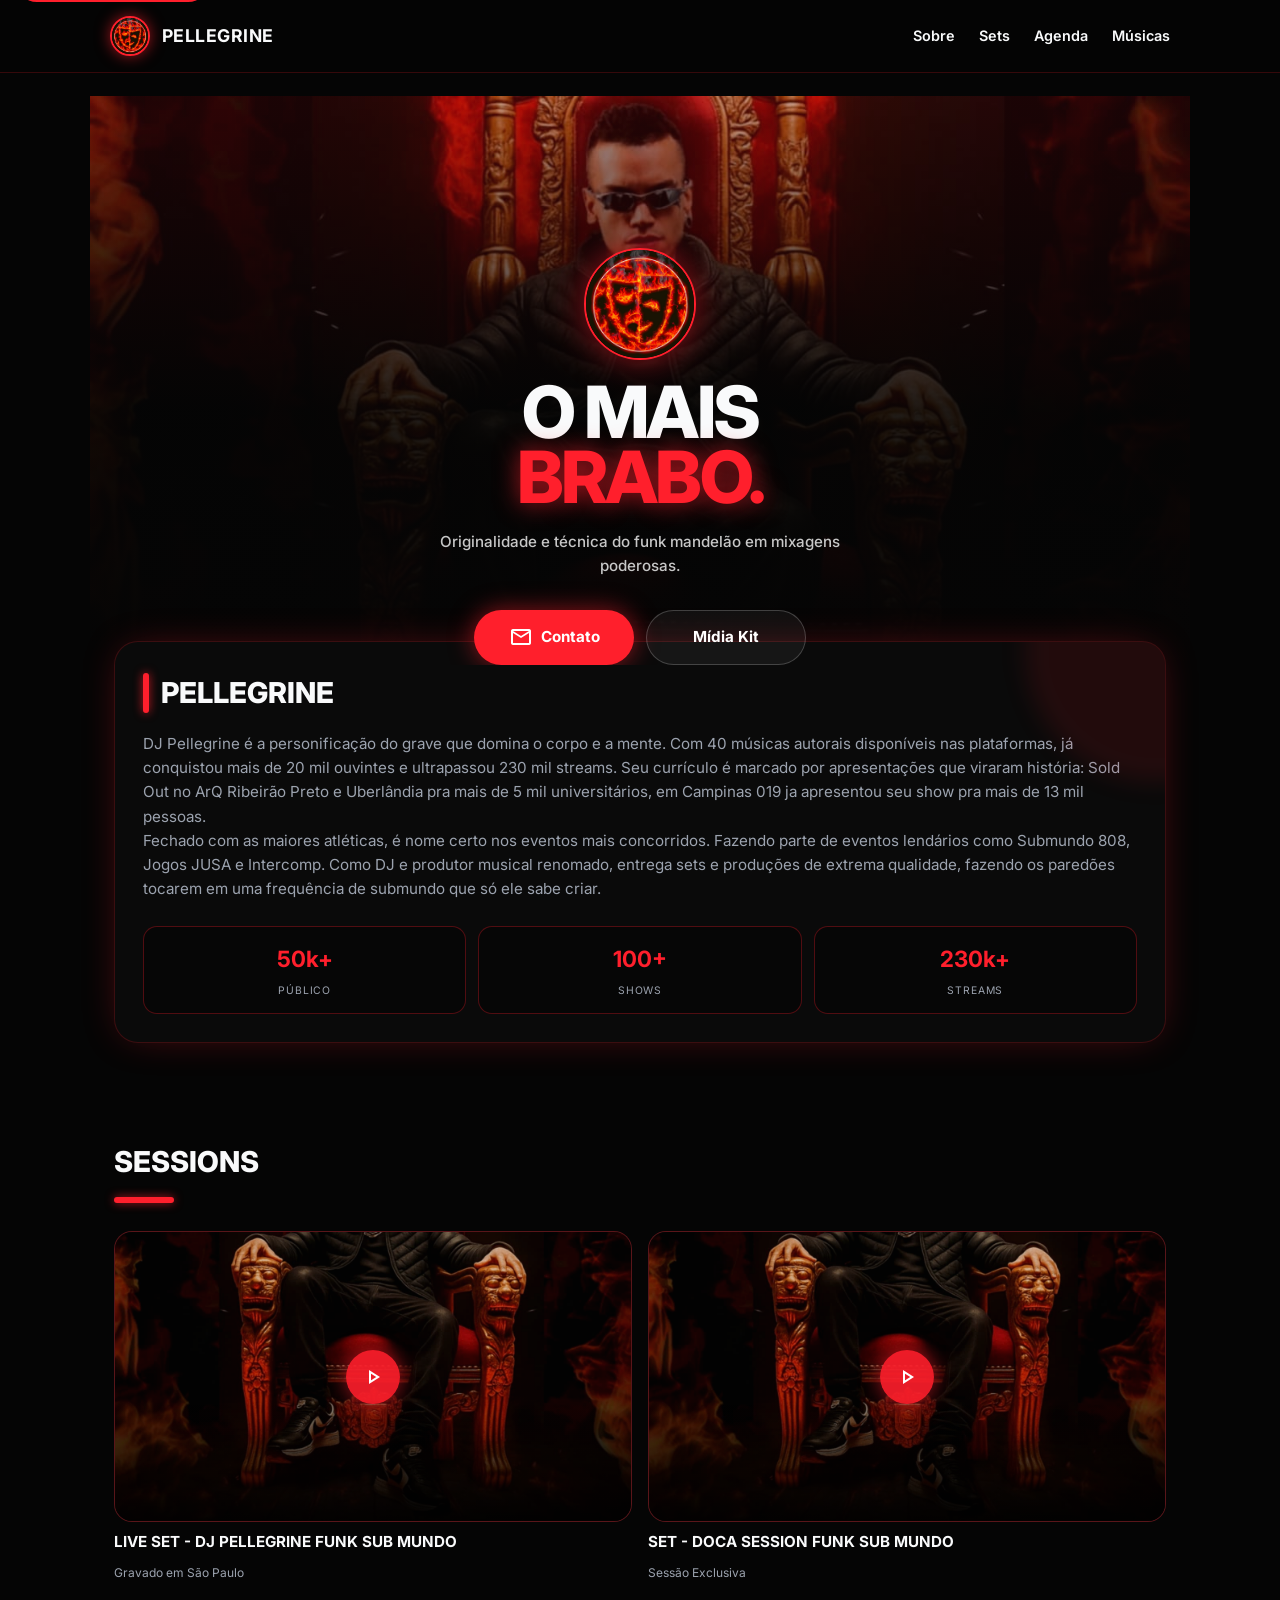
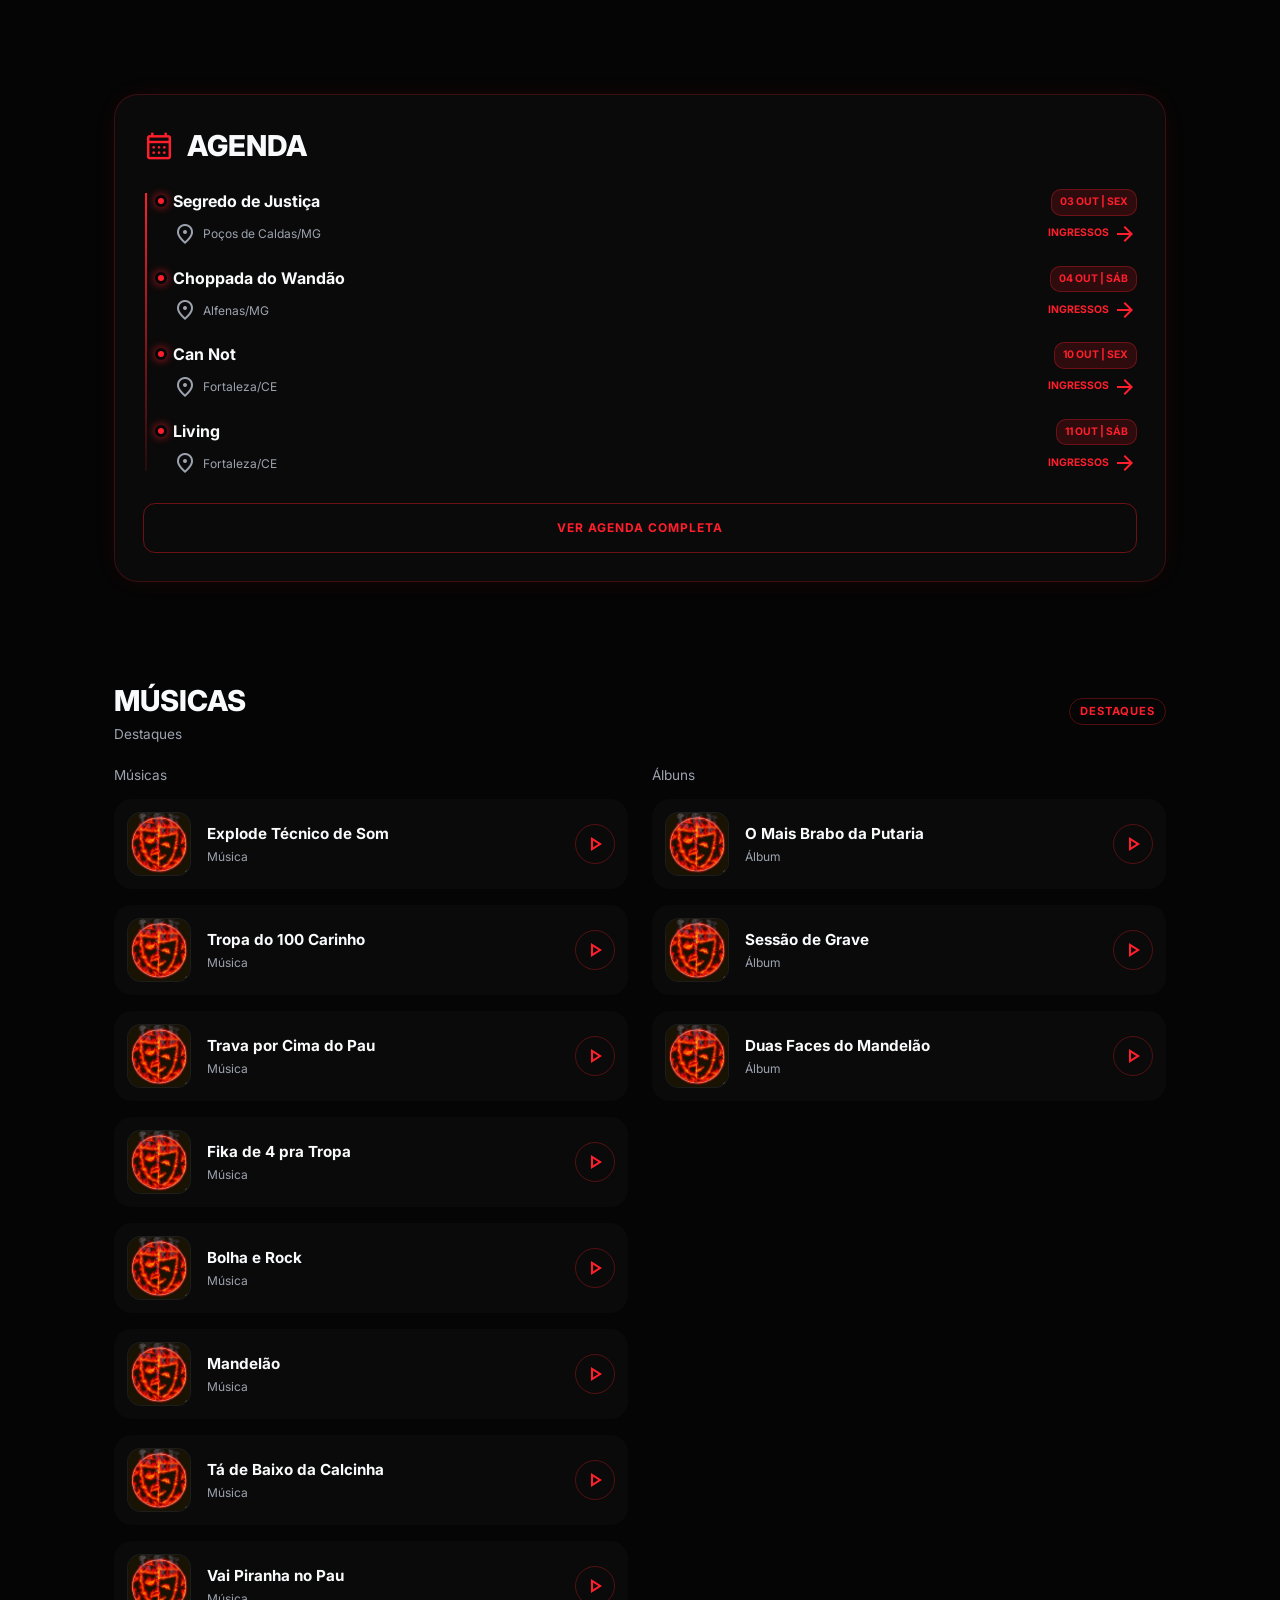
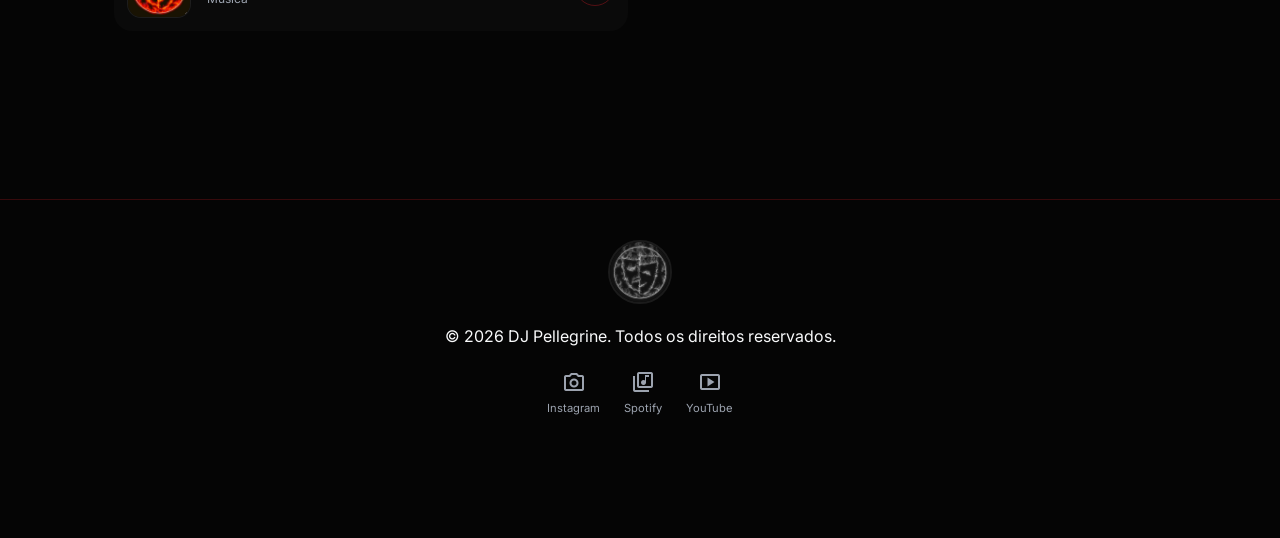
==== commit 8b90af1c: "Update landing page content, links, and mobile/layout fixes" ====
--- a/index.html
+++ b/index.html
@@ -193,7 +193,7 @@
                 </span>
               </div>
             </div>
-            <h3 class="set-title">ISSIATTO Set ao Vivo — EVVVA CLUB</h3>
+            <h3 class="set-title">Live Set - DJ Pellegrine Funk Sub Mundo</h3>
             <p class="set-meta">Gravado em São Paulo</p>
           </article>
 
@@ -213,7 +213,7 @@
                 </span>
               </div>
             </div>
-            <h3 class="set-title">"Barracão Sessions" 002</h3>
+            <h3 class="set-title">Set - Doca Session Funk Sub Mundo</h3>
             <p class="set-meta">Sessão Exclusiva</p>
           </article>
         </div>
--- a/css/style.css
+++ b/css/style.css
@@ -865,6 +865,16 @@
   }
 }
 
+@media (max-width: 520px) {
+  .hero-actions {
+    margin-bottom: 28px;
+  }
+
+  #sobre {
+    margin-top: -20px;
+  }
+}
+
 @media (min-width: 1024px) {
   .hero {
     min-height: clamp(560px, 58vh, 720px);
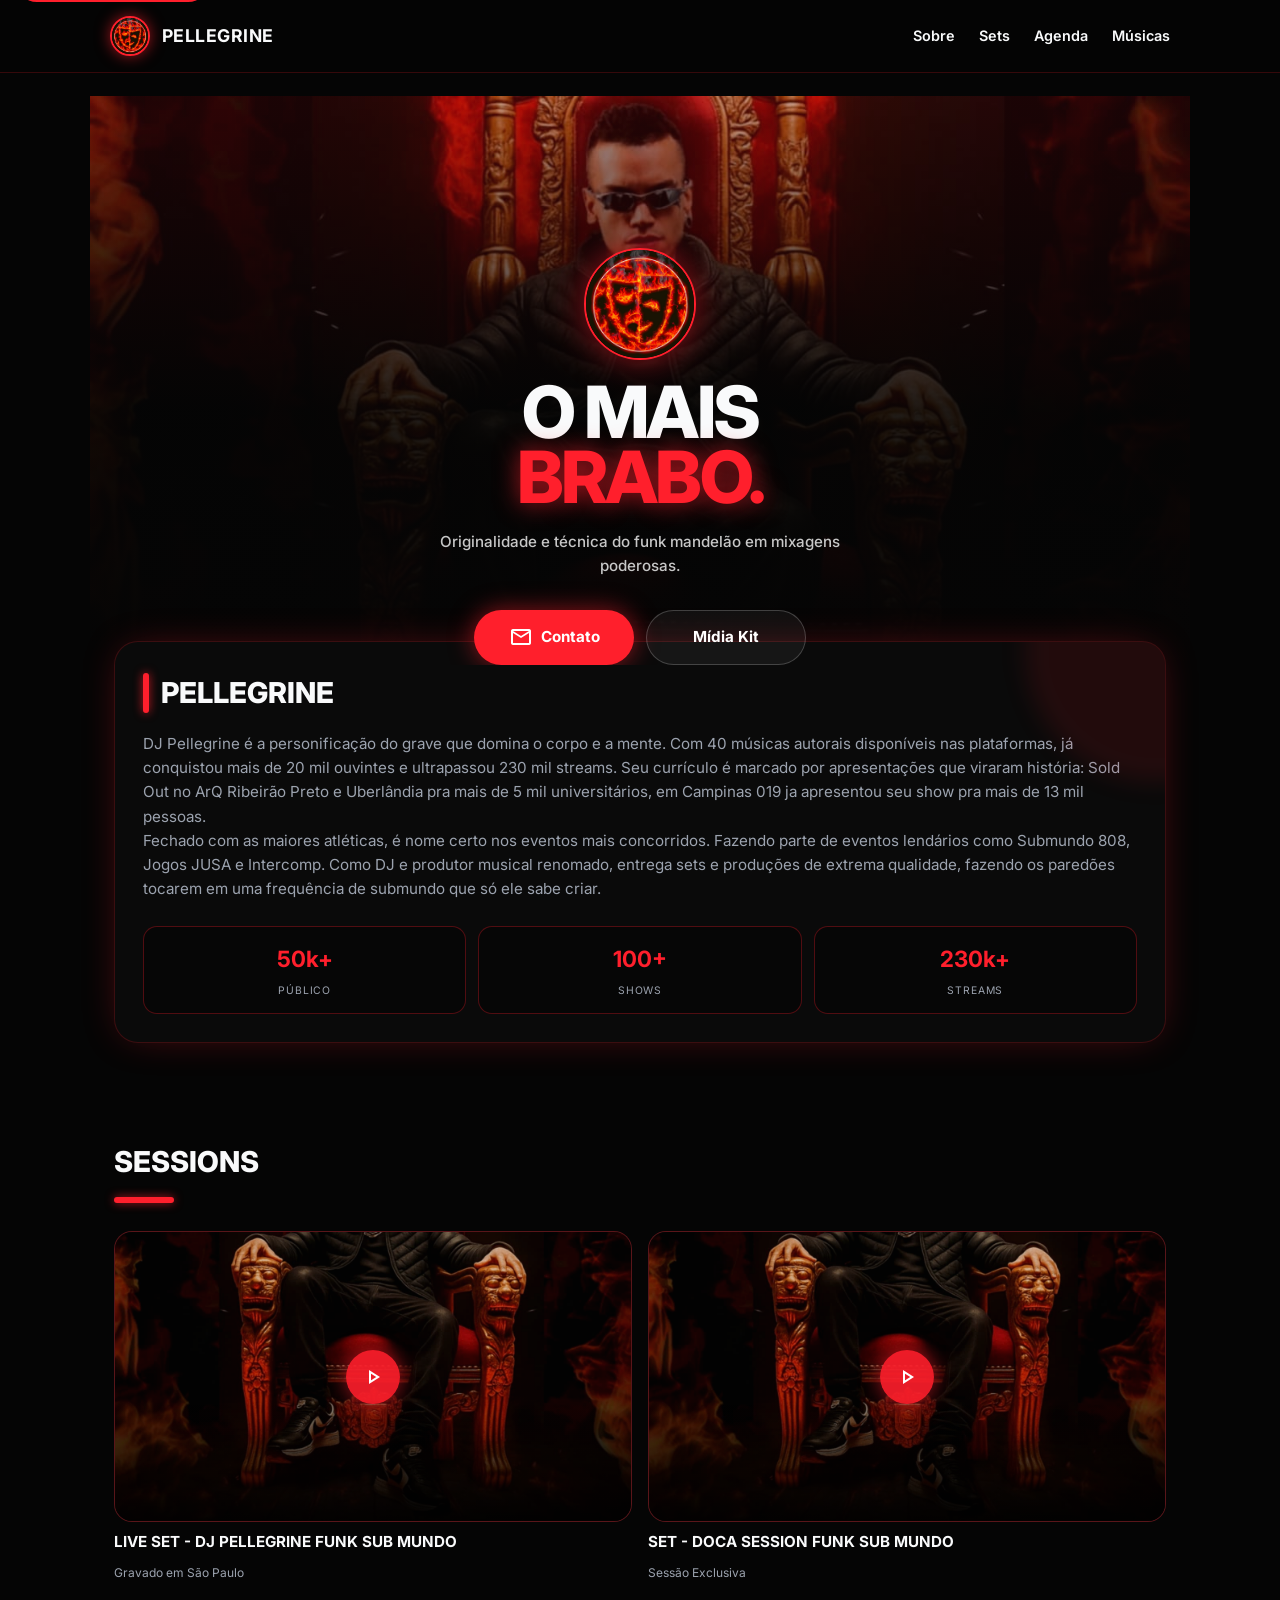
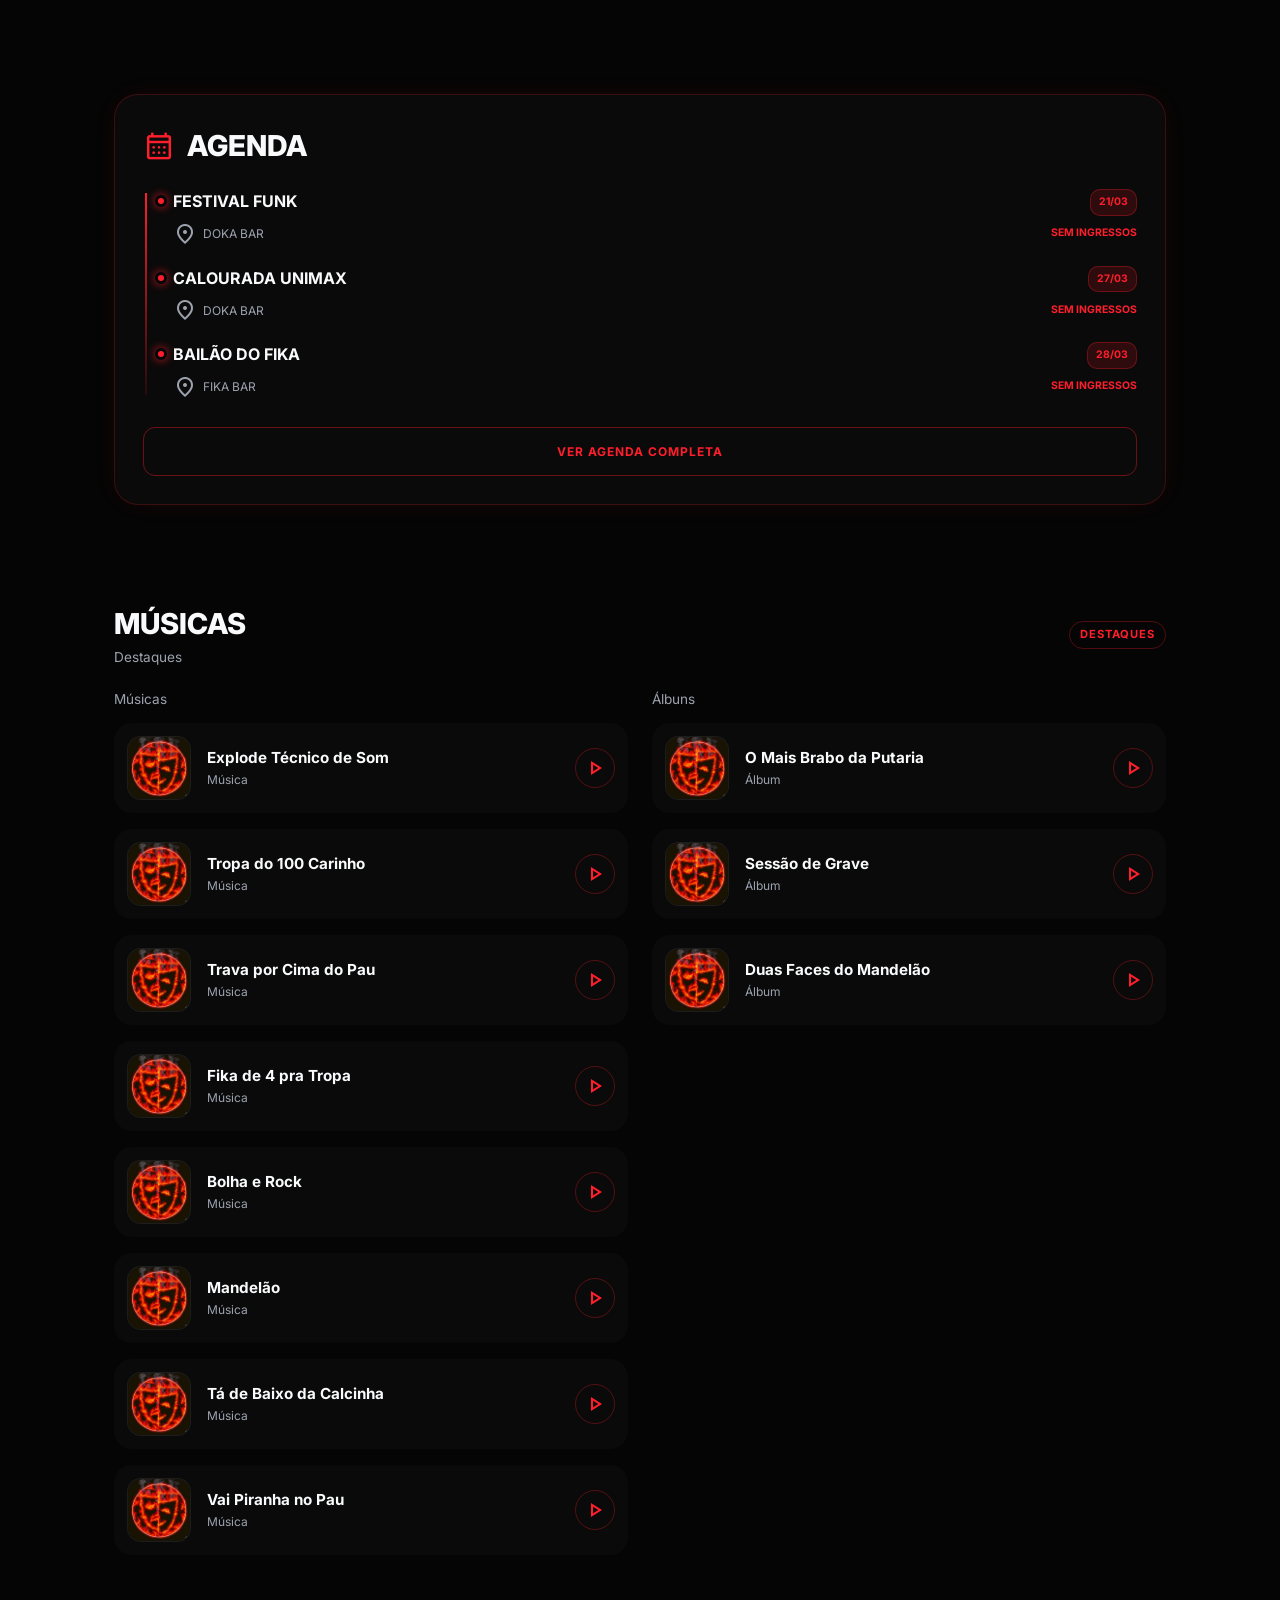
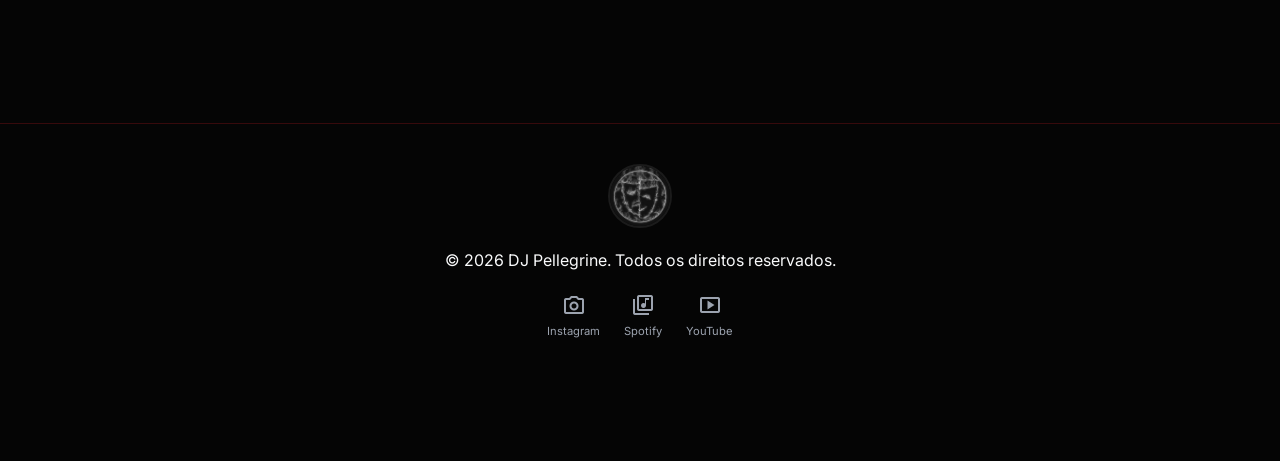
==== commit 6dd6754e: "Update agenda events and remove ticket links" ====
--- a/index.html
+++ b/index.html
@@ -238,8 +238,8 @@
               <div class="timeline-dot"></div>
               <div class="timeline-content">
                 <div class="timeline-head">
-                  <h3>Segredo de Justiça</h3>
-                  <span class="timeline-date">03 Out | Sex</span>
+                  <h3>FESTIVAL FUNK</h3>
+                  <span class="timeline-date">21/03</span>
                 </div>
                 <div class="timeline-foot">
                   <span class="timeline-location">
@@ -249,22 +249,9 @@
                     >
                       location_on
                     </span>
-                    Poços de Caldas/MG
+                    DOKA BAR
                   </span>
-                  <a
-                    class="timeline-link"
-                    href="#"
-                    target="_blank"
-                    rel="noreferrer"
-                  >
-                    Ingressos
-                    <span
-                      class="material-symbols-outlined"
-                      aria-hidden="true"
-                    >
-                      arrow_forward
-                    </span>
-                  </a>
+                  <span class="timeline-link" aria-disabled="true">Sem ingressos</span>
                 </div>
               </div>
             </div>
@@ -273,8 +260,8 @@
               <div class="timeline-dot"></div>
               <div class="timeline-content">
                 <div class="timeline-head">
-                  <h3>Choppada do Wandão</h3>
-                  <span class="timeline-date">04 Out | Sáb</span>
+                  <h3>CALOURADA UNIMAX</h3>
+                  <span class="timeline-date">27/03</span>
                 </div>
                 <div class="timeline-foot">
                   <span class="timeline-location">
@@ -284,22 +271,9 @@
                     >
                       location_on
                     </span>
-                    Alfenas/MG
+                    DOKA BAR
                   </span>
-                  <a
-                    class="timeline-link"
-                    href="#"
-                    target="_blank"
-                    rel="noreferrer"
-                  >
-                    Ingressos
-                    <span
-                      class="material-symbols-outlined"
-                      aria-hidden="true"
-                    >
-                      arrow_forward
-                    </span>
-                  </a>
+                  <span class="timeline-link" aria-disabled="true">Sem ingressos</span>
                 </div>
               </div>
             </div>
@@ -308,8 +282,8 @@
               <div class="timeline-dot"></div>
               <div class="timeline-content">
                 <div class="timeline-head">
-                  <h3>Can Not</h3>
-                  <span class="timeline-date">10 Out | Sex</span>
+                  <h3>BAILÃO DO FIKA</h3>
+                  <span class="timeline-date">28/03</span>
                 </div>
                 <div class="timeline-foot">
                   <span class="timeline-location">
@@ -319,57 +293,9 @@
                     >
                       location_on
                     </span>
-                    Fortaleza/CE
+                    FIKA BAR
                   </span>
-                  <a
-                    class="timeline-link"
-                    href="#"
-                    target="_blank"
-                    rel="noreferrer"
-                  >
-                    Ingressos
-                    <span
-                      class="material-symbols-outlined"
-                      aria-hidden="true"
-                    >
-                      arrow_forward
-                    </span>
-                  </a>
-                </div>
-              </div>
-            </div>
-
-            <div class="timeline-item">
-              <div class="timeline-dot"></div>
-              <div class="timeline-content">
-                <div class="timeline-head">
-                  <h3>Living</h3>
-                  <span class="timeline-date">11 Out | Sáb</span>
-                </div>
-                <div class="timeline-foot">
-                  <span class="timeline-location">
-                    <span
-                      class="material-symbols-outlined"
-                      aria-hidden="true"
-                    >
-                      location_on
-                    </span>
-                    Fortaleza/CE
-                  </span>
-                  <a
-                    class="timeline-link"
-                    href="#"
-                    target="_blank"
-                    rel="noreferrer"
-                  >
-                    Ingressos
-                    <span
-                      class="material-symbols-outlined"
-                      aria-hidden="true"
-                    >
-                      arrow_forward
-                    </span>
-                  </a>
+                  <span class="timeline-link" aria-disabled="true">Sem ingressos</span>
                 </div>
               </div>
             </div>
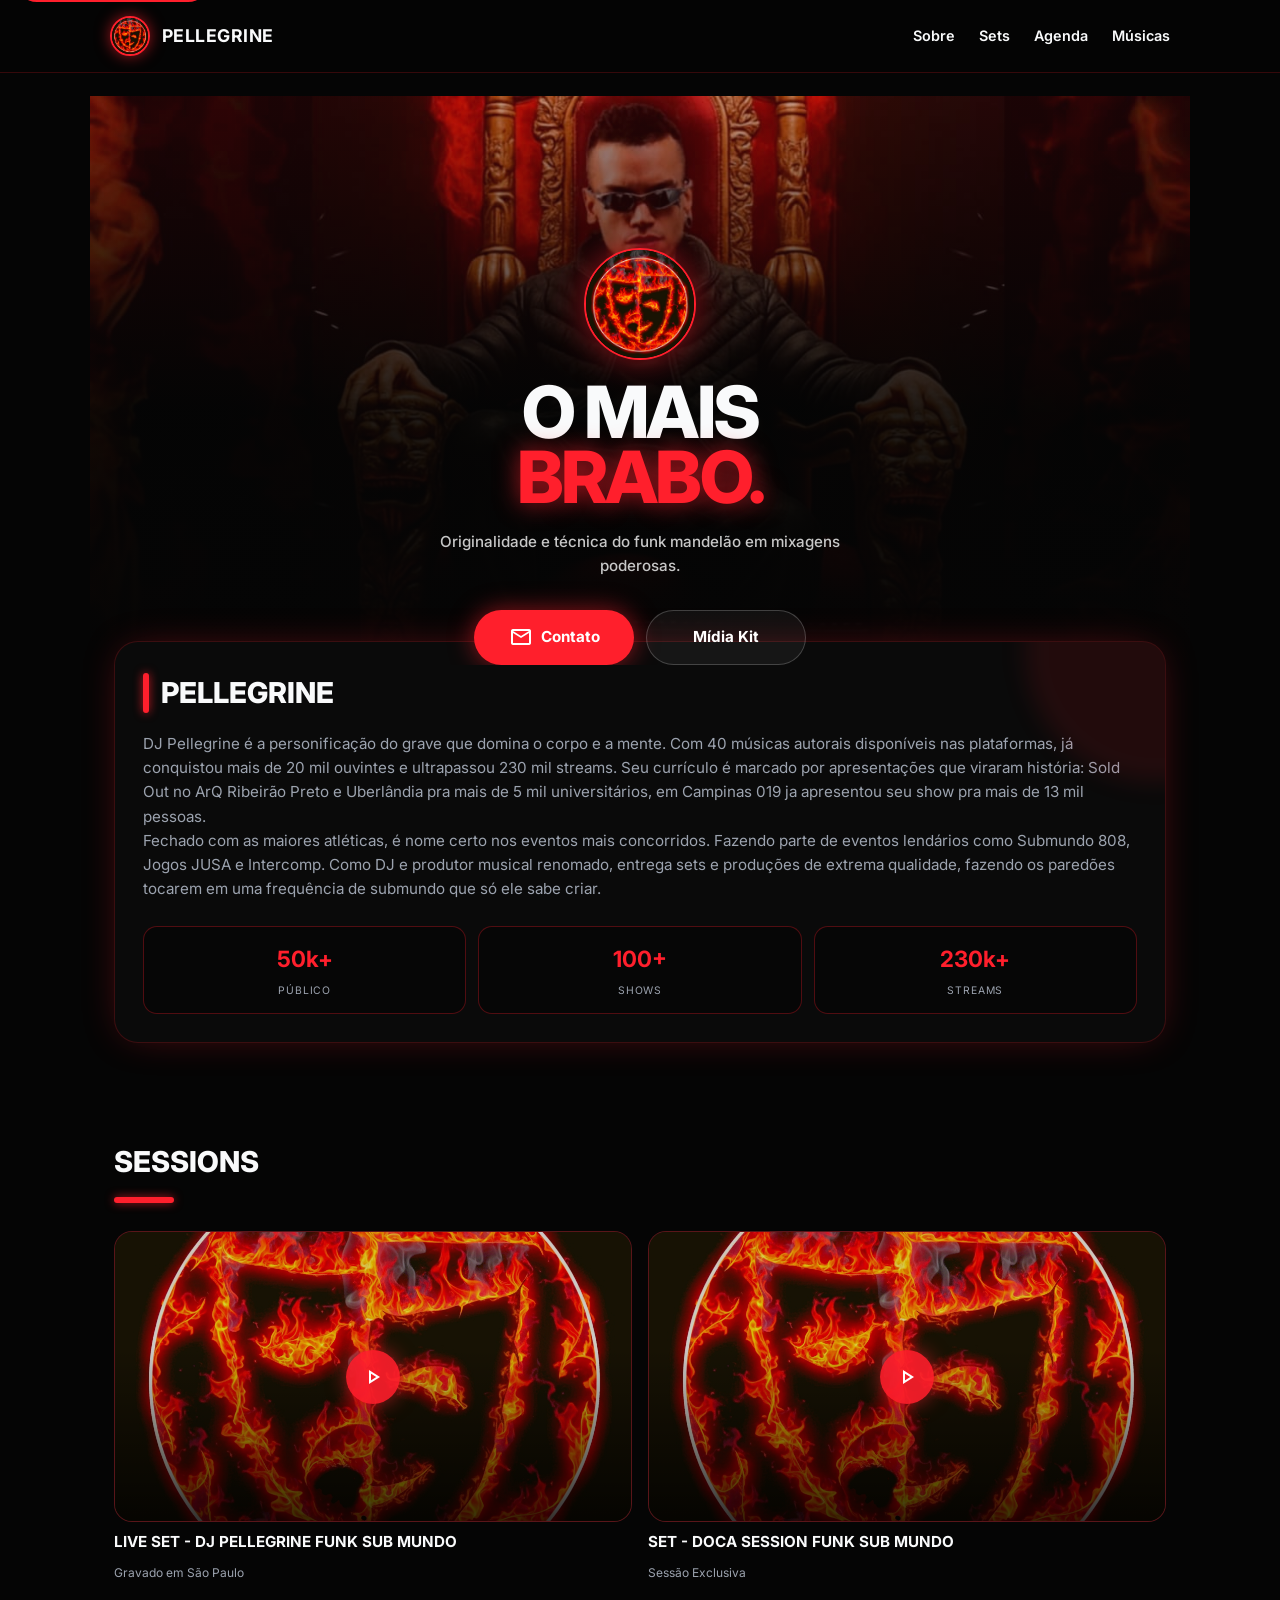
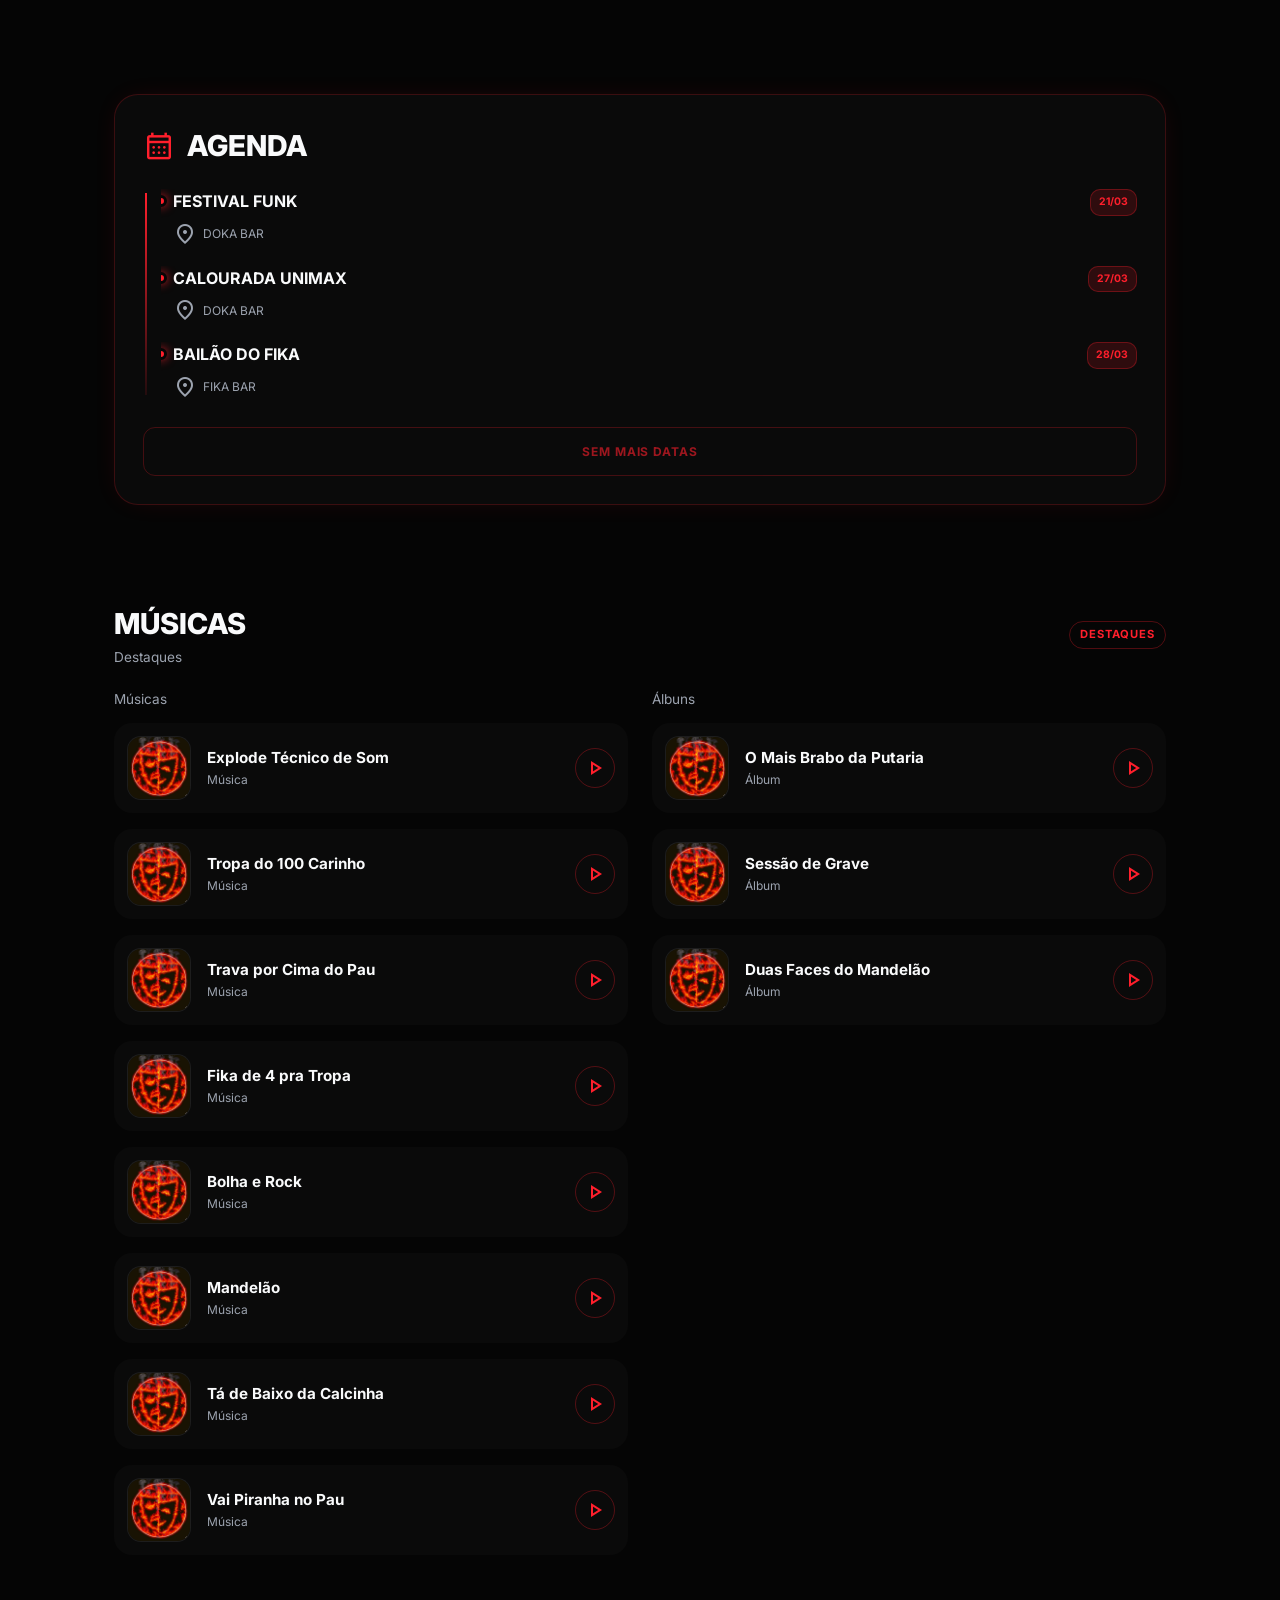
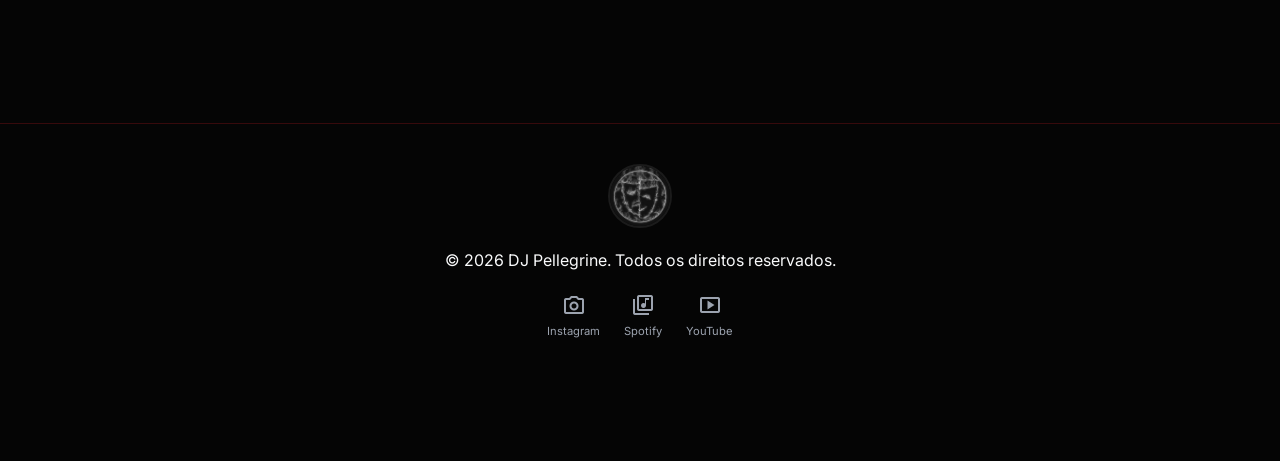
==== commit c0b29c77: "Data change for DJ" ====
--- a/index.html
+++ b/index.html
@@ -113,7 +113,7 @@
               <span class="material-symbols-outlined" aria-hidden="true">
                 mail
               </span>
-              Contato
+              <span class="button-label">Contato</span>
             </a>
             <a
               id="linkMediaKit"
@@ -122,7 +122,7 @@
               target="_blank"
               rel="noreferrer"
             >
-              Mídia Kit
+              <span class="button-label">Mídia Kit</span>
             </a>
           </div>
         </div>
@@ -151,7 +151,7 @@
             sets e produções de extrema qualidade, fazendo os paredões tocarem
             em uma frequência de submundo que só ele sabe criar.
           </p>
-          <div class="stat-grid">
+          <div id="statsList" class="stat-grid">
             <div class="stat">
               <span class="stat-value">50k+</span>
               <span class="stat-label">Público</span>
@@ -171,52 +171,12 @@
       <section id="liveset" class="section section-sets">
         <div class="section-header-row">
           <div>
-            <h2 class="section-title">SESSIONS</h2>
+            <h2 id="sessionsTitle" class="section-title">SESSIONS</h2>
             <span class="section-underline"></span>
           </div>
         </div>
 
-        <div class="scroll-row" aria-label="Lista de live sets">
-          <article
-            class="set-card"
-            data-link="set1"
-            data-youtube="https://youtu.be/lh19orJjJo0?si=ZV8aCDr-DFvt4moB"
-            tabindex="0"
-            role="button"
-          >
-            <div class="set-thumb">
-              <img src="pics/pellegrine5.jpeg" alt="Live set no EVVVA Club" />
-              <div class="set-overlay"></div>
-              <div class="set-play">
-                <span class="material-symbols-outlined" aria-hidden="true">
-                  play_arrow
-                </span>
-              </div>
-            </div>
-            <h3 class="set-title">Live Set - DJ Pellegrine Funk Sub Mundo</h3>
-            <p class="set-meta">Gravado em São Paulo</p>
-          </article>
-
-          <article
-            class="set-card"
-            data-link="set2"
-            data-youtube="https://youtu.be/aJPHglItl08?si=6hfIk8Bm7Oqih9L4"
-            tabindex="0"
-            role="button"
-          >
-            <div class="set-thumb">
-              <img src="pics/pellegrine5.jpeg" alt="Barracão Sessions" />
-              <div class="set-overlay"></div>
-              <div class="set-play">
-                <span class="material-symbols-outlined" aria-hidden="true">
-                  play_arrow
-                </span>
-              </div>
-            </div>
-            <h3 class="set-title">Set - Doca Session Funk Sub Mundo</h3>
-            <p class="set-meta">Sessão Exclusiva</p>
-          </article>
-        </div>
+        <div id="sessionsList" class="scroll-row" aria-label="Lista de live sets"></div>
       </section>
 
       <section id="agenda" class="section section-agenda">
@@ -229,94 +189,26 @@
               >
                 calendar_month
               </span>
-              <h2 class="section-title">AGENDA</h2>
-            </div>
-          </div>
-
-          <div class="timeline" aria-label="Agenda de shows">
-            <div class="timeline-item">
-              <div class="timeline-dot"></div>
-              <div class="timeline-content">
-                <div class="timeline-head">
-                  <h3>FESTIVAL FUNK</h3>
-                  <span class="timeline-date">21/03</span>
-                </div>
-                <div class="timeline-foot">
-                  <span class="timeline-location">
-                    <span
-                      class="material-symbols-outlined"
-                      aria-hidden="true"
-                    >
-                      location_on
-                    </span>
-                    DOKA BAR
-                  </span>
-                  <span class="timeline-link" aria-disabled="true">Sem ingressos</span>
-                </div>
-              </div>
-            </div>
-
-            <div class="timeline-item">
-              <div class="timeline-dot"></div>
-              <div class="timeline-content">
-                <div class="timeline-head">
-                  <h3>CALOURADA UNIMAX</h3>
-                  <span class="timeline-date">27/03</span>
-                </div>
-                <div class="timeline-foot">
-                  <span class="timeline-location">
-                    <span
-                      class="material-symbols-outlined"
-                      aria-hidden="true"
-                    >
-                      location_on
-                    </span>
-                    DOKA BAR
-                  </span>
-                  <span class="timeline-link" aria-disabled="true">Sem ingressos</span>
-                </div>
-              </div>
-            </div>
-
-            <div class="timeline-item">
-              <div class="timeline-dot"></div>
-              <div class="timeline-content">
-                <div class="timeline-head">
-                  <h3>BAILÃO DO FIKA</h3>
-                  <span class="timeline-date">28/03</span>
-                </div>
-                <div class="timeline-foot">
-                  <span class="timeline-location">
-                    <span
-                      class="material-symbols-outlined"
-                      aria-hidden="true"
-                    >
-                      location_on
-                    </span>
-                    FIKA BAR
-                  </span>
-                  <span class="timeline-link" aria-disabled="true">Sem ingressos</span>
-                </div>
-              </div>
-            </div>
-          </div>
-
-          <a
-            id="linkFullAgenda"
+              <h2 id="agendaTitle" class="section-title">AGENDA</h2>
+            </div>
+          </div>
+
+          <div id="agendaList" class="timeline" aria-label="Agenda de shows"></div>
+
+          <button
+            id="toggleAgendaBtn"
             class="button button-outline"
-            href="#"
-            target="_blank"
-            rel="noreferrer"
+            type="button"
           >
             Ver agenda completa
-          </a>
+          </button>
         </div>
       </section>
 
       <section id="musica" class="section section-tracks">
         <div class="section-header-row">
           <div>
-            <h2 class="section-title">MÚSICAS</h2>
+            <h2 id="musicasTitle" class="section-title">MÚSICAS</h2>
             <p class="section-subtitle">Destaques</p>
           </div>
           <span class="tag">Destaques</span>
@@ -335,117 +227,12 @@
         <div class="music-groups">
           <div class="music-group">
             <p class="section-subtitle">Músicas</p>
-            <div class="track-list">
-              <article class="track" data-link="musica1" data-youtube="musica1" tabindex="0" role="button">
-                <div class="track-thumb">
-                  <img src="pics/pellegrine_logo.jpeg" data-fallback-src="pics/pellegrine_logo.jpeg" alt="Capa da música Explode Técnico de Som" />
-                  <div class="track-overlay"><span class="material-symbols-outlined" aria-hidden="true">play_arrow</span></div>
-                </div>
-                <div class="track-info"><h3>Explode Técnico de Som</h3><p>Música</p></div>
-                <span class="track-action"><span class="material-symbols-outlined" aria-hidden="true">play_arrow</span></span>
-              </article>
-              <article class="track" data-link="musica2" data-youtube="musica2" tabindex="0" role="button">
-                <div class="track-thumb">
-                  <img src="pics/pellegrine_logo.jpeg" data-fallback-src="pics/pellegrine_logo.jpeg" alt="Capa da música Tropa do 100 Carinho" />
-                  <div class="track-overlay"><span class="material-symbols-outlined" aria-hidden="true">play_arrow</span></div>
-                </div>
-                <div class="track-info"><h3>Tropa do 100 Carinho</h3><p>Música</p></div>
-                <span class="track-action"><span class="material-symbols-outlined" aria-hidden="true">play_arrow</span></span>
-              </article>
-              <article class="track" data-link="musica3" data-youtube="musica3" tabindex="0" role="button">
-                <div class="track-thumb">
-                  <img src="pics/pellegrine_logo.jpeg" data-fallback-src="pics/pellegrine_logo.jpeg" alt="Capa da música Trava por Cima do Pau" />
-                  <div class="track-overlay"><span class="material-symbols-outlined" aria-hidden="true">play_arrow</span></div>
-                </div>
-                <div class="track-info"><h3>Trava por Cima do Pau</h3><p>Música</p></div>
-                <span class="track-action"><span class="material-symbols-outlined" aria-hidden="true">play_arrow</span></span>
-              </article>
-              <article class="track" data-link="musica4" data-youtube="musica4" tabindex="0" role="button">
-                <div class="track-thumb">
-                  <img src="pics/pellegrine_logo.jpeg" data-fallback-src="pics/pellegrine_logo.jpeg" alt="Capa da música Fika de 4 pra Tropa" />
-                  <div class="track-overlay"><span class="material-symbols-outlined" aria-hidden="true">play_arrow</span></div>
-                </div>
-                <div class="track-info"><h3>Fika de 4 pra Tropa</h3><p>Música</p></div>
-                <span class="track-action"><span class="material-symbols-outlined" aria-hidden="true">play_arrow</span></span>
-              </article>
-              <article class="track" data-link="musica5" data-youtube="musica5" tabindex="0" role="button">
-                <div class="track-thumb">
-                  <img src="pics/pellegrine_logo.jpeg" data-fallback-src="pics/pellegrine_logo.jpeg" alt="Capa da música Bolha e Rock" />
-                  <div class="track-overlay"><span class="material-symbols-outlined" aria-hidden="true">play_arrow</span></div>
-                </div>
-                <div class="track-info"><h3>Bolha e Rock</h3><p>Música</p></div>
-                <span class="track-action"><span class="material-symbols-outlined" aria-hidden="true">play_arrow</span></span>
-              </article>
-              <article class="track" data-link="musica6" data-youtube="musica6" tabindex="0" role="button">
-                <div class="track-thumb">
-                  <img src="pics/pellegrine_logo.jpeg" data-fallback-src="pics/pellegrine_logo.jpeg" alt="Capa da música Mandelão" />
-                  <div class="track-overlay"><span class="material-symbols-outlined" aria-hidden="true">play_arrow</span></div>
-                </div>
-                <div class="track-info"><h3>Mandelão</h3><p>Música</p></div>
-                <span class="track-action"><span class="material-symbols-outlined" aria-hidden="true">play_arrow</span></span>
-              </article>
-              <article class="track" data-link="musica7" data-youtube="musica7" tabindex="0" role="button">
-                <div class="track-thumb">
-                  <img src="pics/pellegrine_logo.jpeg" data-fallback-src="pics/pellegrine_logo.jpeg" alt="Capa da música Tá de Baixo da Calcinha" />
-                  <div class="track-overlay"><span class="material-symbols-outlined" aria-hidden="true">play_arrow</span></div>
-                </div>
-                <div class="track-info"><h3>Tá de Baixo da Calcinha</h3><p>Música</p></div>
-                <span class="track-action"><span class="material-symbols-outlined" aria-hidden="true">play_arrow</span></span>
-              </article>
-              <article class="track" data-link="musica8" data-youtube="musica8" tabindex="0" role="button">
-                <div class="track-thumb">
-                  <img src="pics/pellegrine_logo.jpeg" data-fallback-src="pics/pellegrine_logo.jpeg" alt="Capa da música Vai Piranha no Pau" />
-                  <div class="track-overlay"><span class="material-symbols-outlined" aria-hidden="true">play_arrow</span></div>
-                </div>
-                <div class="track-info"><h3>Vai Piranha no Pau</h3><p>Música</p></div>
-                <span class="track-action"><span class="material-symbols-outlined" aria-hidden="true">play_arrow</span></span>
-              </article>
-            </div>
+            <div id="musicasList" class="track-list"></div>
           </div>
 
           <div class="music-group">
             <p class="section-subtitle">Álbuns</p>
-            <div class="track-list">
-              <article class="track" data-link="album1" data-youtube="album1" tabindex="0" role="button">
-                <div class="track-thumb">
-                  <img src="pics/pellegrine_logo.jpeg" data-fallback-src="pics/pellegrine_logo.jpeg" alt="Capa do álbum O Mais Brabo da Putaria" />
-                  <div class="track-overlay">
-                    <span class="material-symbols-outlined" aria-hidden="true">play_arrow</span>
-                  </div>
-                </div>
-                <div class="track-info">
-                  <h3>O Mais Brabo da Putaria</h3>
-                  <p>Álbum</p>
-                </div>
-                <span class="track-action"><span class="material-symbols-outlined" aria-hidden="true">play_arrow</span></span>
-              </article>
-              <article class="track" data-link="album2" data-youtube="album2" tabindex="0" role="button">
-                <div class="track-thumb">
-                  <img src="pics/pellegrine_logo.jpeg" data-fallback-src="pics/pellegrine_logo.jpeg" alt="Capa do álbum Sessão de Grave" />
-                  <div class="track-overlay">
-                    <span class="material-symbols-outlined" aria-hidden="true">play_arrow</span>
-                  </div>
-                </div>
-                <div class="track-info">
-                  <h3>Sessão de Grave</h3>
-                  <p>Álbum</p>
-                </div>
-                <span class="track-action"><span class="material-symbols-outlined" aria-hidden="true">play_arrow</span></span>
-              </article>
-              <article class="track" data-link="album3" data-youtube="album3" tabindex="0" role="button">
-                <div class="track-thumb">
-                  <img src="pics/pellegrine_logo.jpeg" data-fallback-src="pics/pellegrine_logo.jpeg" alt="Capa do álbum Duas Faces do Mandelão" />
-                  <div class="track-overlay">
-                    <span class="material-symbols-outlined" aria-hidden="true">play_arrow</span>
-                  </div>
-                </div>
-                <div class="track-info">
-                  <h3>Duas Faces do Mandelão</h3>
-                  <p>Álbum</p>
-                </div>
-                <span class="track-action"><span class="material-symbols-outlined" aria-hidden="true">play_arrow</span></span>
-              </article>
-            </div>
+            <div id="albunsList" class="track-list"></div>
           </div>
         </div>
       </section>
--- a/css/style.css
+++ b/css/style.css
@@ -576,6 +576,10 @@
 .timeline-item {
   position: relative;
   padding-left: 12px;
+  max-height: 220px;
+  opacity: 1;
+  overflow: hidden;
+  transition: max-height 0.28s ease, opacity 0.2s ease, margin 0.28s ease;
 }
 
 .timeline-dot {
@@ -639,6 +643,18 @@
   gap: 4px;
 }
 
+#agenda.agenda-collapsed .agenda-item:nth-child(n + 4) {
+  max-height: 0;
+  opacity: 0;
+  margin: 0;
+  pointer-events: none;
+}
+
+.button-outline.is-disabled {
+  opacity: 0.6;
+  cursor: not-allowed;
+}
+
 .section-tracks .section-header-row {
   align-items: center;
 }
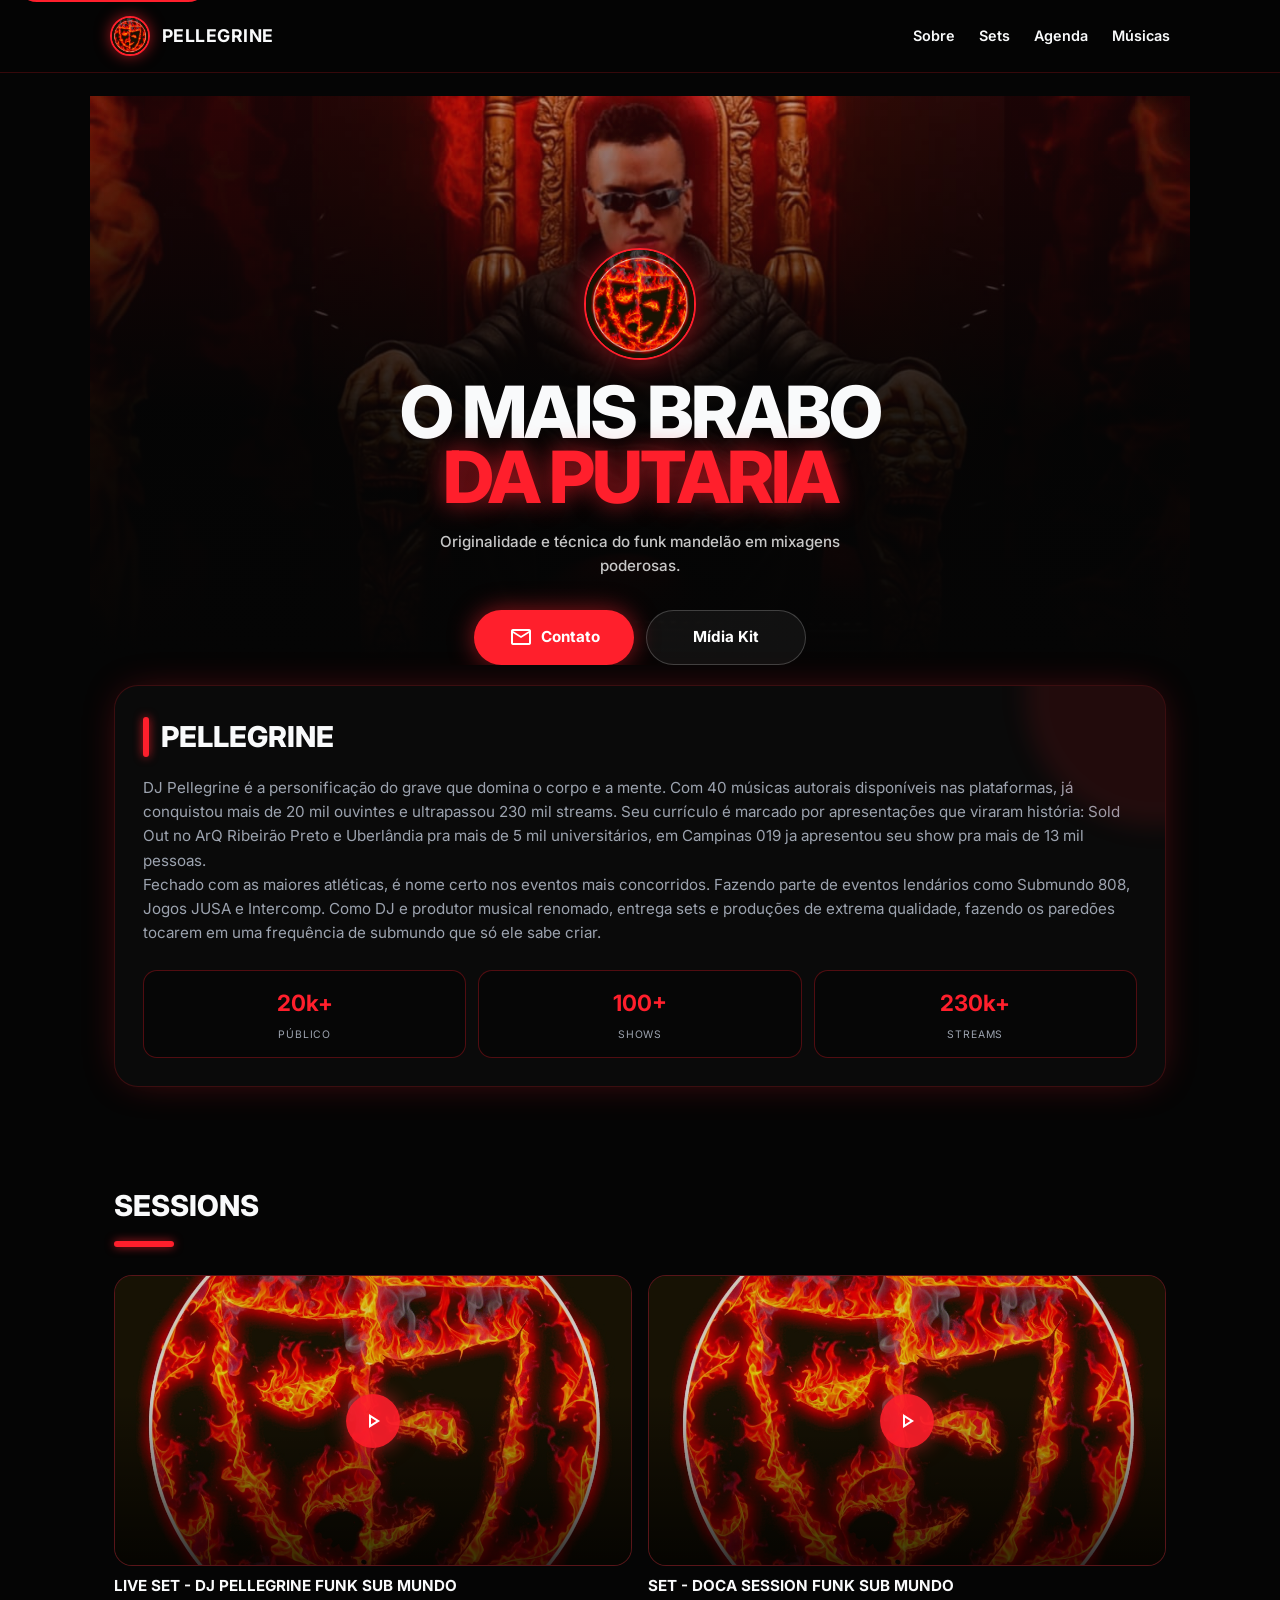
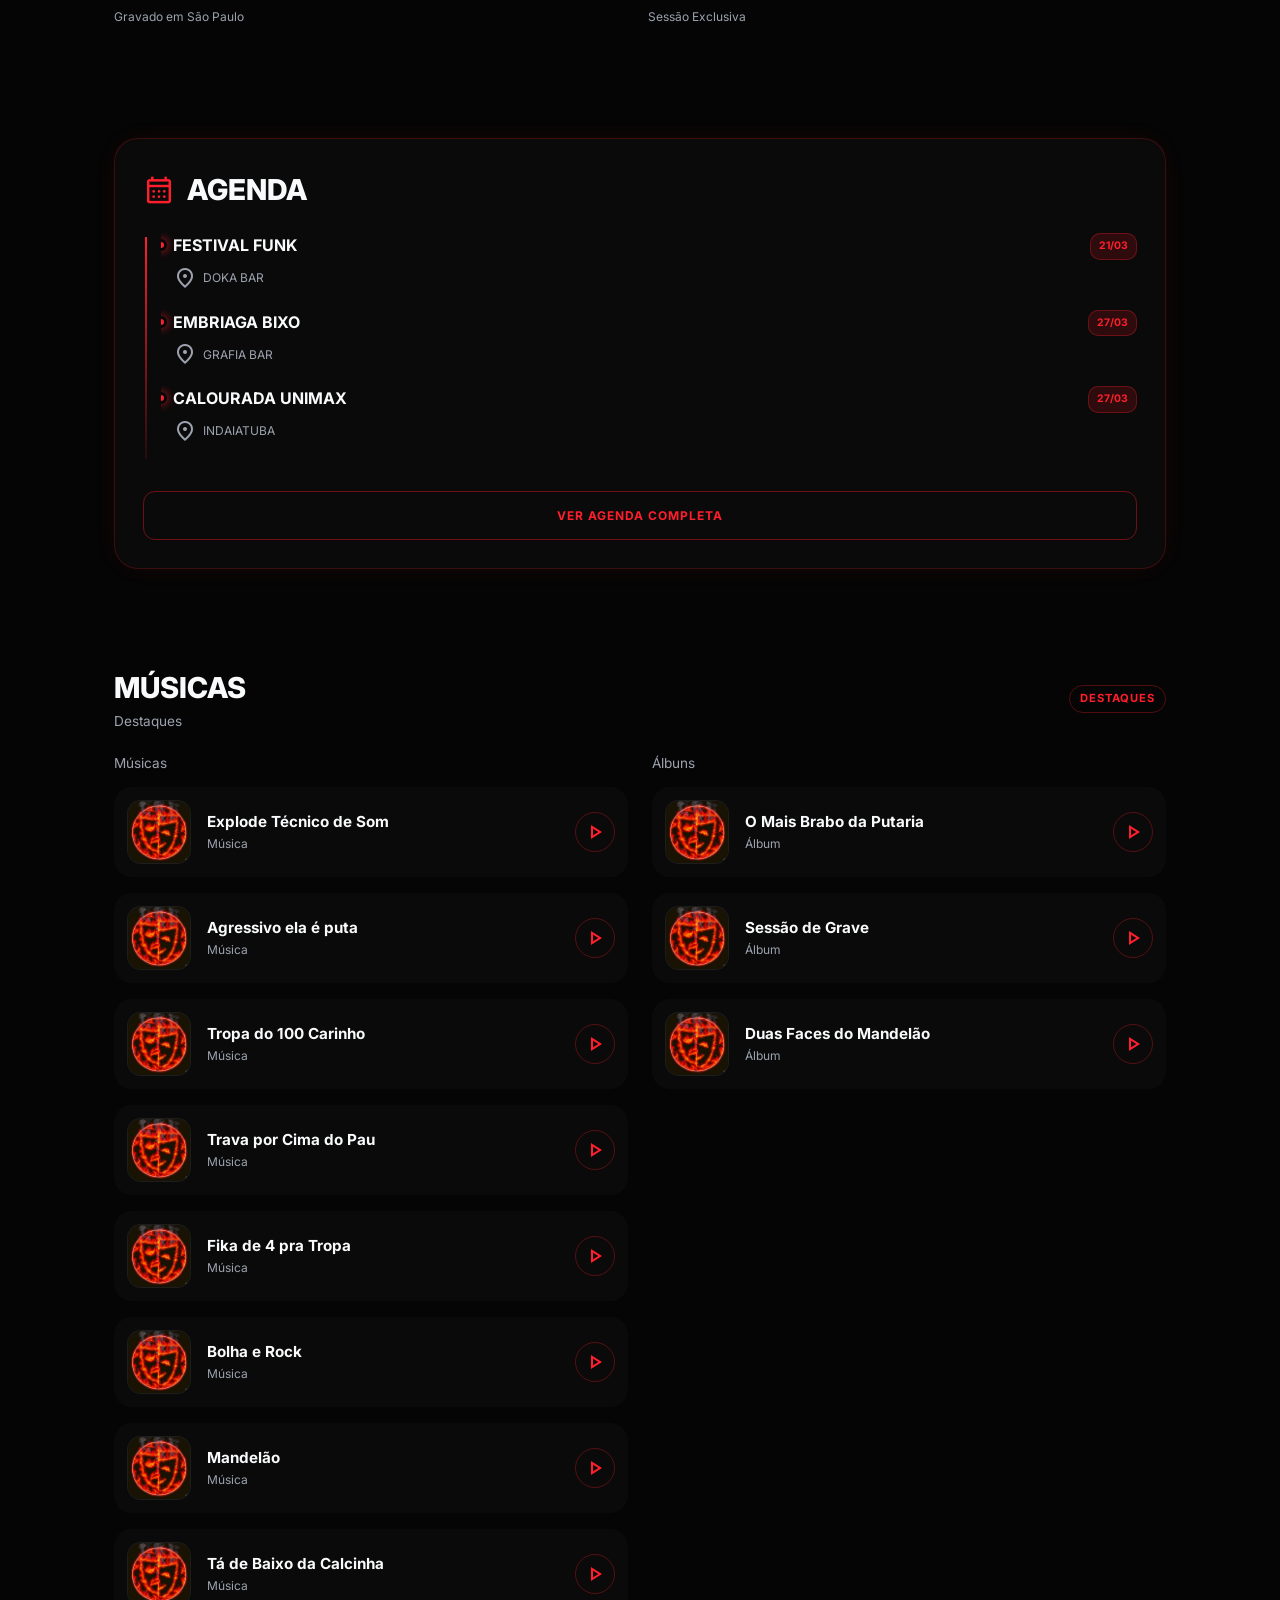
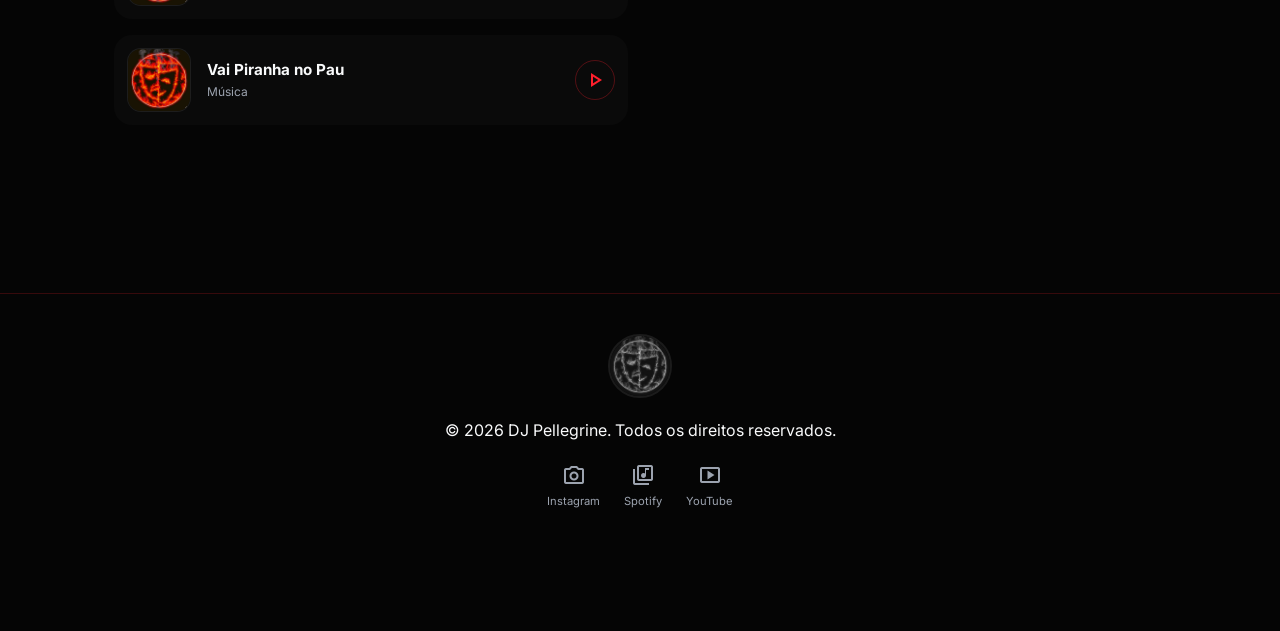
==== commit c12f5b27: "Update index.html" ====
--- a/index.html
+++ b/index.html
@@ -96,8 +96,8 @@
             />
           </div>
           <h1 id="hero-title" class="hero-title">
-            <span>O Mais</span>
-            <span class="hero-title-highlight">Brabo.</span>
+            <span>O Mais Brabo</span>
+            <span class="hero-title-highlight">Da Putaria</span>
           </h1>
           <p class="hero-subtitle">
             Originalidade e técnica do funk mandelão em mixagens poderosas.
--- a/css/style.css
+++ b/css/style.css
@@ -275,7 +275,7 @@
 }
 
 #sobre {
-  margin-top: -72px;
+  margin-top: -36px;
 }
 
 .button {
@@ -866,6 +866,10 @@
     flex-direction: row;
   }
 
+  #sobre {
+    margin-top: -28px;
+  }
+
   .scroll-row {
     grid-auto-columns: minmax(45%, 1fr);
   }
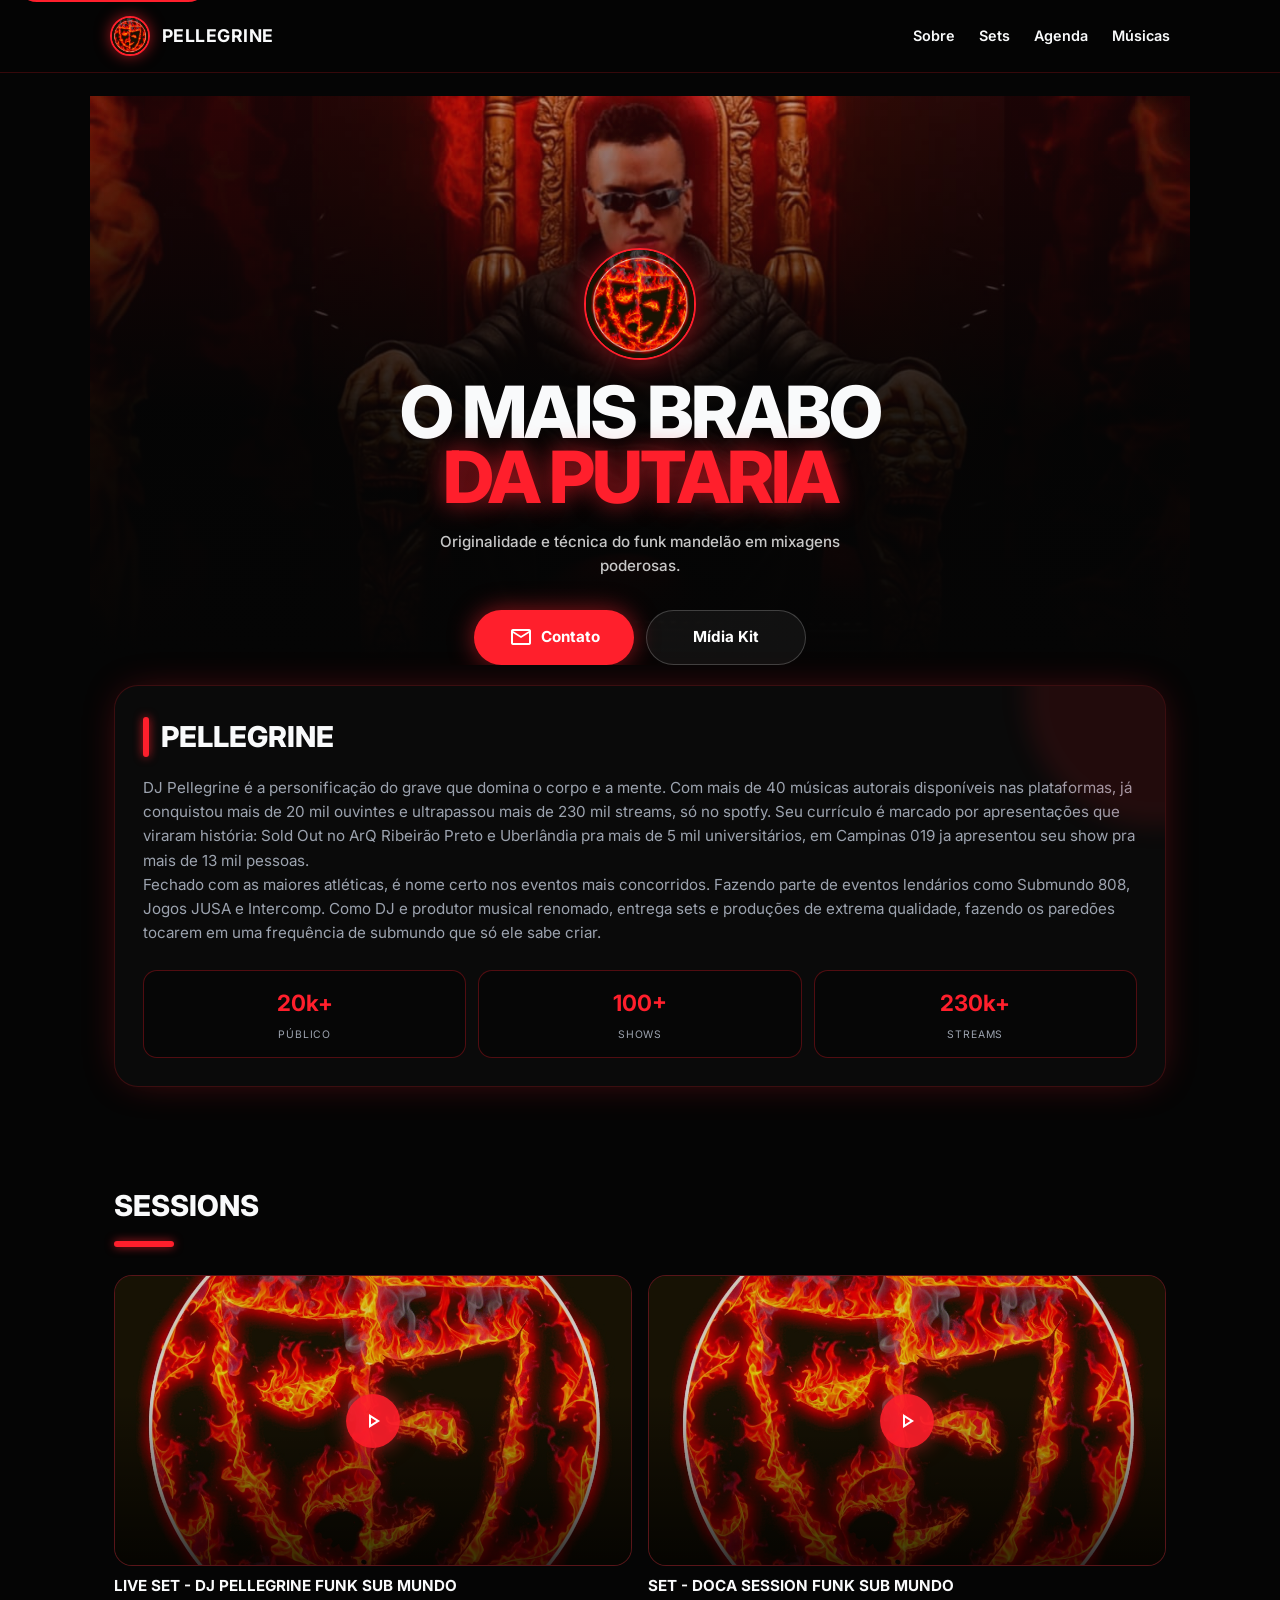
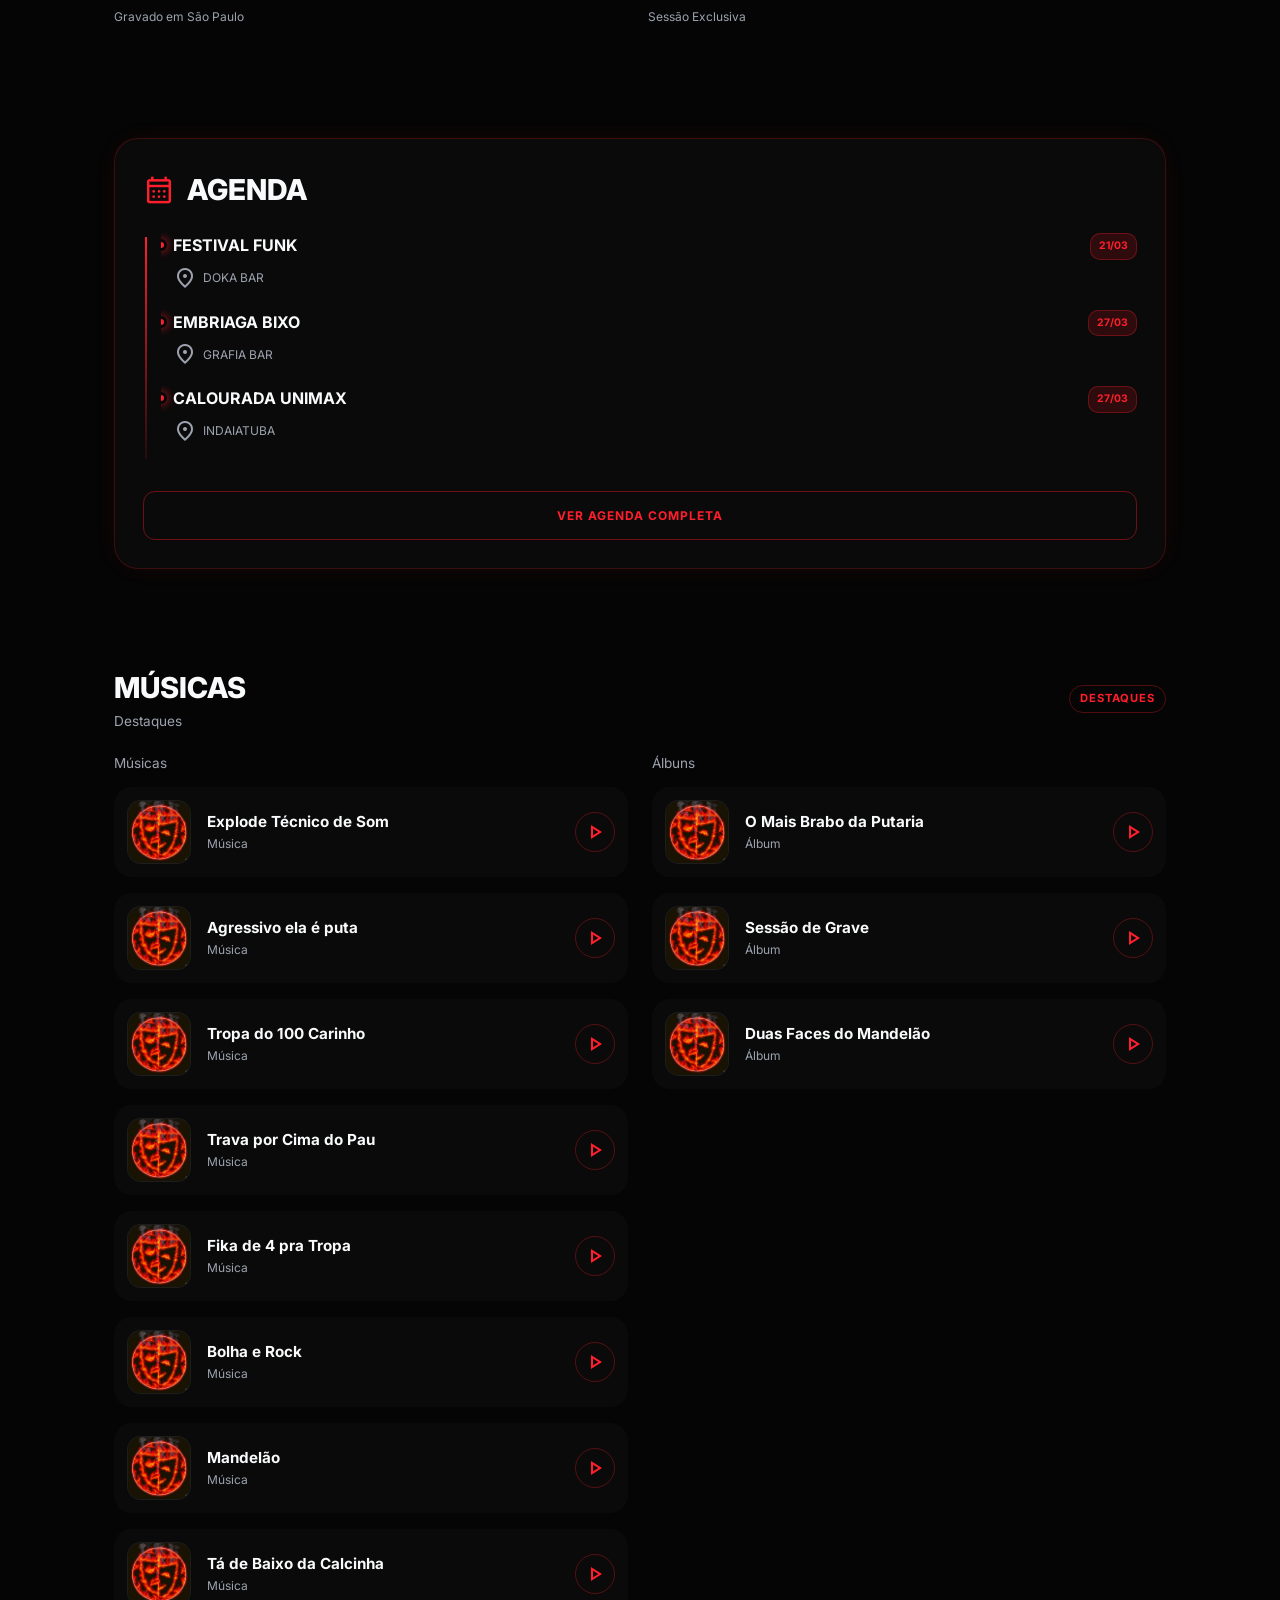
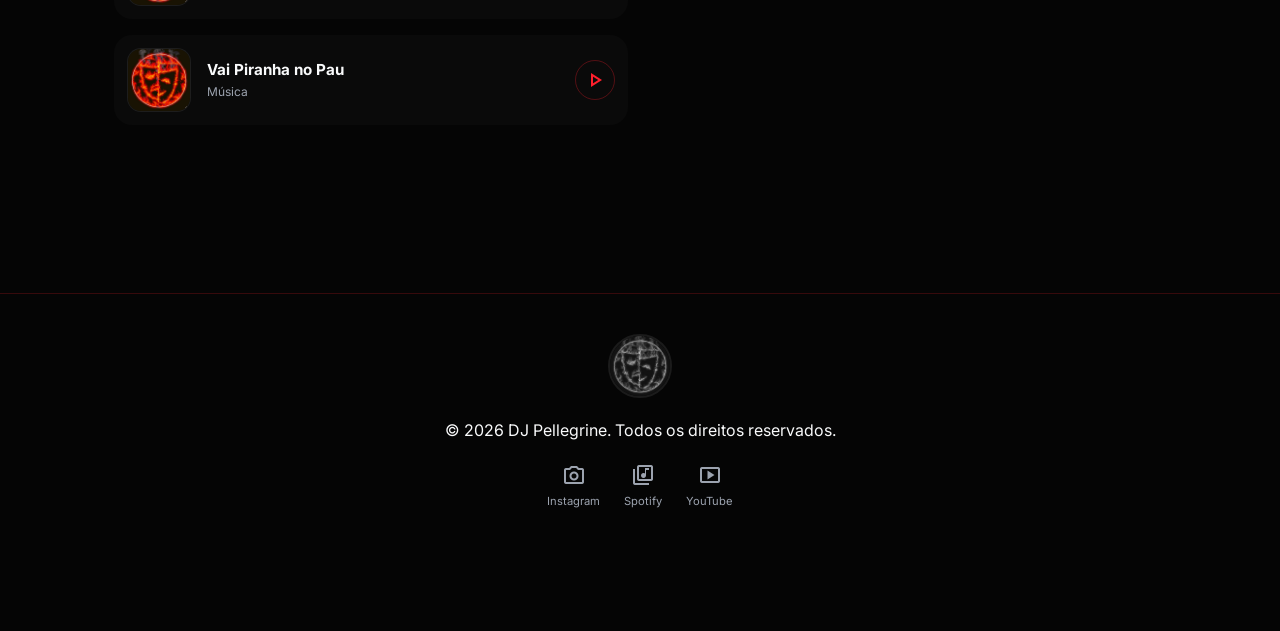
==== commit b5a9175c: "Update index.html" ====
--- a/index.html
+++ b/index.html
@@ -137,8 +137,8 @@
           </div>
           <p class="section-text">
             DJ Pellegrine é a personificação do grave que domina o corpo e a
-            mente. Com 40 músicas autorais disponíveis nas plataformas, já
-            conquistou mais de 20 mil ouvintes e ultrapassou 230 mil streams.
+            mente. Com mais de 40 músicas autorais disponíveis nas plataformas, já
+            conquistou mais de 20 mil ouvintes e ultrapassou mais de 230 mil streams, só no spotfy.
             Seu currículo é marcado por apresentações que viraram história:
             Sold Out no ArQ Ribeirão Preto e Uberlândia pra mais de 5 mil
             universitários, em Campinas 019 ja apresentou seu show pra mais de
